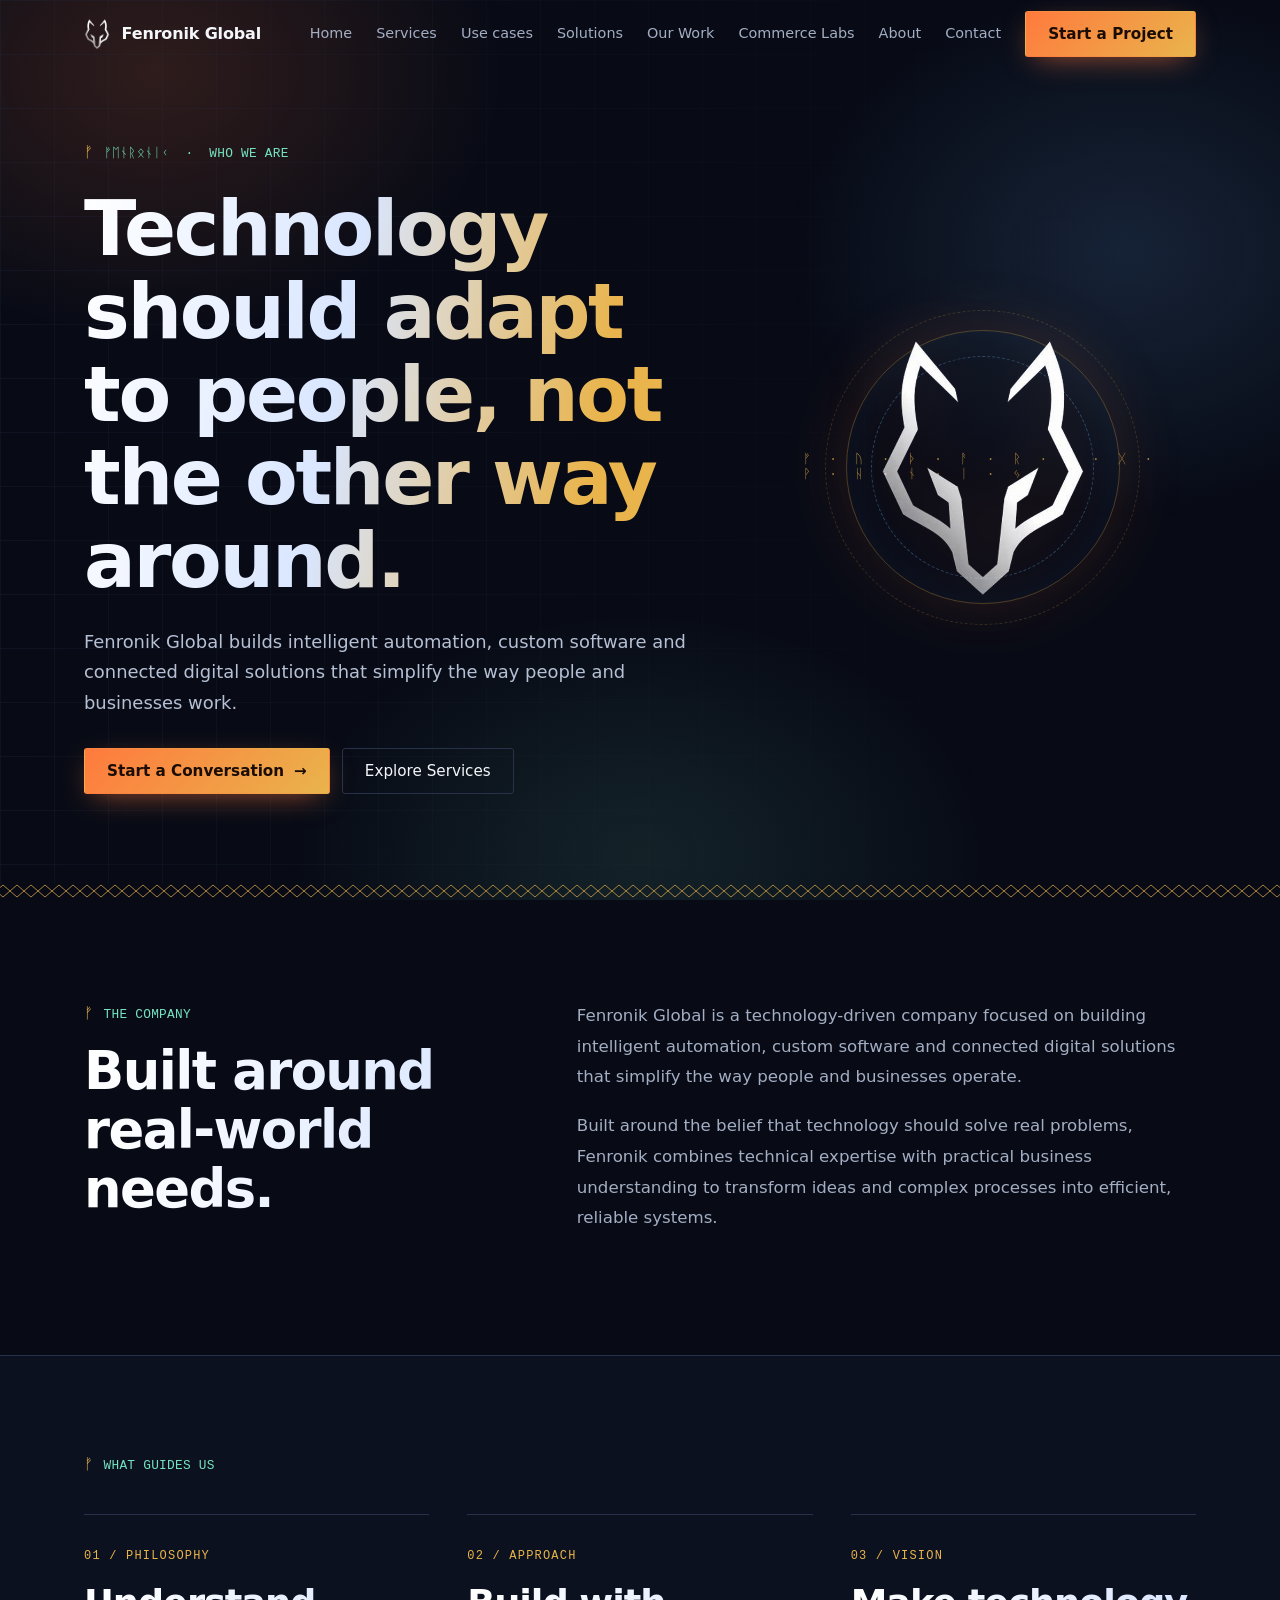
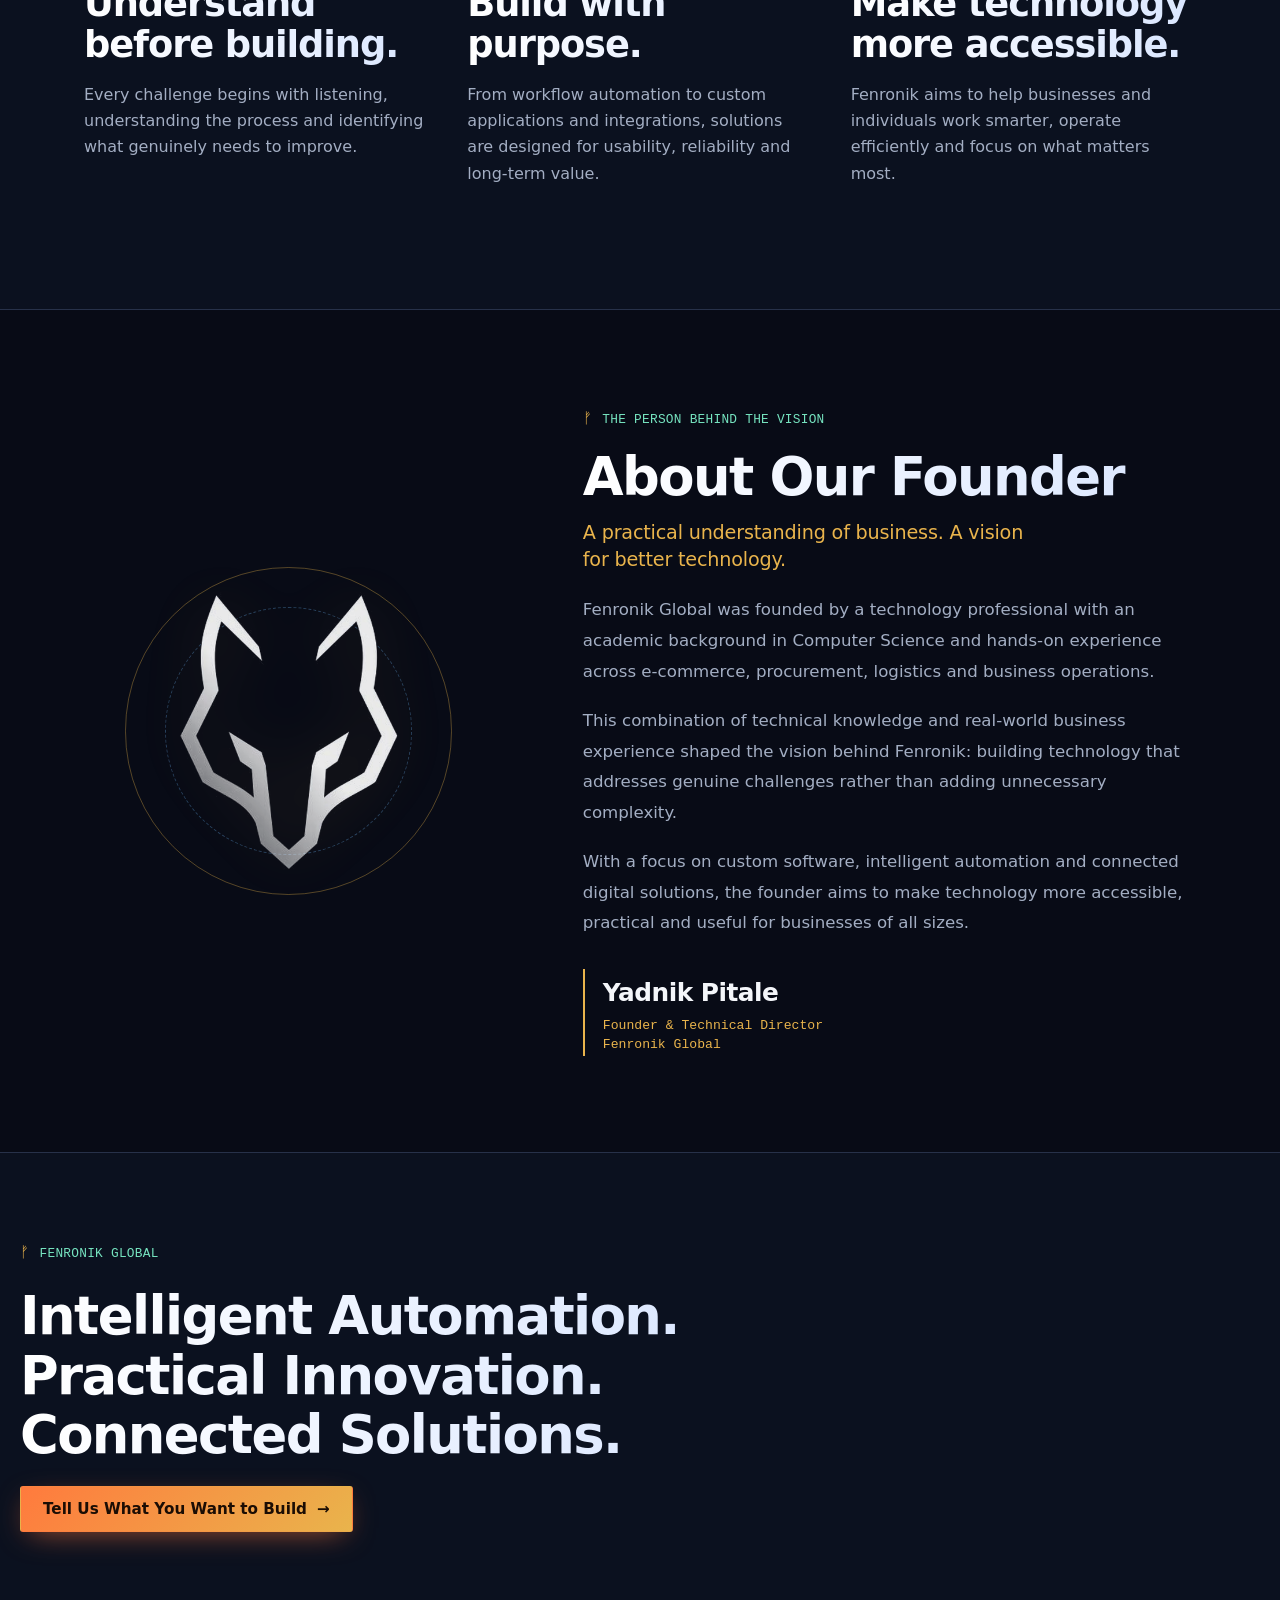
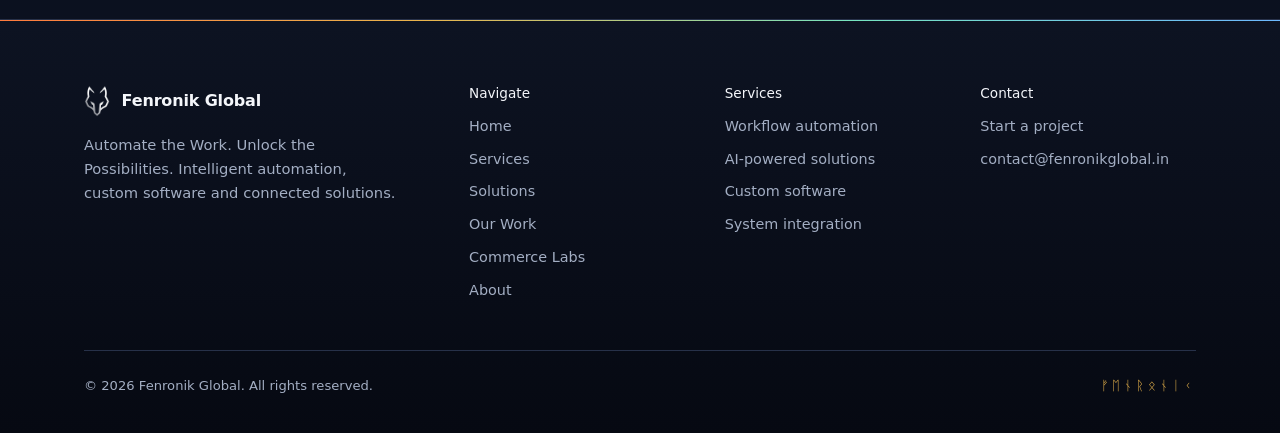
==== public/about/index.html @ e5256892 "Add files via upload" ====
<!DOCTYPE html>
<html lang="en">
<head>
<meta charset="utf-8"><meta name="viewport" content="width=device-width,initial-scale=1">
<title>About Fenronik Global | Our Story, Philosophy & Founder</title>
<meta name="description" content="Learn about Fenronik Global, its approach to intelligent automation and practical technology, and the experience behind its founding.">
<meta name="theme-color" content="#080B16"><link rel="canonical" href="https://fenronikglobal.in/about/">
<link rel="icon" type="image/png" sizes="32x32" href="../assets/favicon-32.png"><link rel="apple-touch-icon" href="../assets/apple-touch-icon.png">
<link rel="stylesheet" href="../css/base.css"><link rel="stylesheet" href="about.css">
</head><body>
<a class="skip" href="#main">Skip to content</a><div id="prog" aria-hidden="true"></div>
<header id="hd"><div class="wrap nav"><a class="brand" href="../" aria-label="Fenronik Global home"><img src="../assets/wolf-sm.png" width="26" height="32" alt="">Fenronik Global</a>
<nav class="links" aria-label="Primary"><a href="../">Home</a><a href="../#services">Services</a><a href="../#use-cases">Use cases</a><a href="../#solutions">Solutions</a><a href="../#work">Our Work</a><a href="../commerce/" data-commerce>Commerce Labs</a><a href="./" aria-current="page">About</a><a href="../#contact">Contact</a><a class="btn p" href="../#contact">Start a Project</a></nav>
<button class="burger" id="bg" aria-expanded="false" aria-controls="mn" aria-label="Open menu"><i></i><i></i></button></div></header>
<nav class="menu" id="mn" aria-label="Mobile"><a href="../">Home</a><a href="../#services">Services</a><a href="../#use-cases">Use cases</a><a href="../#solutions">Solutions</a><a href="../#work">Our Work</a><a href="../commerce/" data-commerce>Commerce Labs</a><a href="./" aria-current="page">About</a><a href="../#contact">Contact</a><a class="btn p" href="../#contact">Start a Project</a></nav>
<main id="main" class="about-page">
<section class="about-hero"><div class="wrap about-grid"><div class="about-copy"><div class="mono in">ᚠᛖᚾᚱᛟᚾᛁᚲ &nbsp;·&nbsp; WHO WE ARE</div><h1 class="in">Technology should adapt to people, not the other way around.</h1><p class="lead in">Fenronik Global builds intelligent automation, custom software and connected digital solutions that simplify the way people and businesses work.</p><div class="cta in"><a class="btn p" href="../#contact">Start a Conversation <span aria-hidden="true">→</span></a><a class="btn" href="../#services">Explore Services</a></div></div><div class="about-mark" aria-hidden="true"><div class="mark-halo"></div><div class="rune-orbit">ᚠ · ᚢ · ᚦ · ᚨ · ᚱ · ᚲ · ᚷ · ᚹ · ᚺ · ᚾ · ᛁ · ᛃ</div><img src="../assets/wolf.png" alt=""></div></div></section>
<div class="knot" aria-hidden="true"></div>
<section class="story-section"><div class="wrap"><div class="section-label rv"><div class="mono">THE COMPANY</div><h2>Built around real-world needs.</h2></div><div class="story-copy rv"><p>Fenronik Global is a technology-driven company focused on building intelligent automation, custom software and connected digital solutions that simplify the way people and businesses operate.</p><p>Built around the belief that technology should solve real problems, Fenronik combines technical expertise with practical business understanding to transform ideas and complex processes into efficient, reliable systems.</p></div></div></section>
<section class="philosophy alt"><div class="wrap"><div class="mono rv">WHAT GUIDES US</div><div class="principles"><article class="principle rv"><span>01 / PHILOSOPHY</span><h2>Understand before building.</h2><p>Every challenge begins with listening, understanding the process and identifying what genuinely needs to improve.</p></article><article class="principle rv"><span>02 / APPROACH</span><h2>Build with purpose.</h2><p>From workflow automation to custom applications and integrations, solutions are designed for usability, reliability and long-term value.</p></article><article class="principle rv"><span>03 / VISION</span><h2>Make technology more accessible.</h2><p>Fenronik aims to help businesses and individuals work smarter, operate efficiently and focus on what matters most.</p></article></div></div></section>
<section class="founder-section"><div class="wrap founder-grid"><div class="founder-visual rv"><div class="founder-ring"></div><img src="../assets/wolf.png" alt="Fenronik Global wolf emblem"></div><div class="founder-copy rv"><div class="mono">THE PERSON BEHIND THE VISION</div><h2>About Our Founder</h2><h3>A practical understanding of business. A vision for better technology.</h3><p>Fenronik Global was founded by a technology professional with an academic background in Computer Science and hands-on experience across e-commerce, procurement, logistics and business operations.</p><p>This combination of technical knowledge and real-world business experience shaped the vision behind Fenronik: building technology that addresses genuine challenges rather than adding unnecessary complexity.</p><p>With a focus on custom software, intelligent automation and connected digital solutions, the founder aims to make technology more accessible, practical and useful for businesses of all sizes.</p><div class="founder-signature"><strong>Yadnik Pitale</strong><span>Founder &amp; Technical Director</span><span>Fenronik Global</span></div></div></div></section>
<section class="closing alt"><div class="wrap closing-inner rv"><div class="mono">FENRONIK GLOBAL</div><h2>Intelligent Automation. Practical Innovation. Connected Solutions.</h2><a class="btn p" href="../#contact">Tell Us What You Want to Build <span aria-hidden="true">→</span></a></div></section>
</main>
<footer><div class="wrap"><div class="ft"><div><a class="brand" href="../"><img src="../assets/wolf-sm.png" width="26" height="32" alt="">Fenronik Global</a><p>Automate the Work. Unlock the Possibilities. Intelligent automation, custom software and connected solutions.</p></div><div><h4>Navigate</h4><ul><li><a href="../">Home</a></li><li><a href="../#services">Services</a></li><li><a href="../#solutions">Solutions</a></li><li><a href="../#work">Our Work</a></li><li><a href="../commerce/" data-commerce>Commerce Labs</a></li><li><a href="./">About</a></li></ul></div><div><h4>Services</h4><ul><li><a href="../#services">Workflow automation</a></li><li><a href="../#services">AI-powered solutions</a></li><li><a href="../#services">Custom software</a></li><li><a href="../#services">System integration</a></li></ul></div><div><h4>Contact</h4><ul><li><a href="../#contact">Start a project</a></li><li><a data-email href="mailto:contact@fenronikglobal.in">contact@fenronikglobal.in</a></li></ul></div></div><div class="bot"><span>© <span id="yr">2026</span> Fenronik Global. All rights reserved.</span><span class="rune">ᚠᛖᚾᚱᛟᚾᛁᚲ</span></div></div></footer>
<button class="top" id="top" type="button" aria-label="Back to top"><span aria-hidden="true">ᛏ</span></button>
<script src="../js/config.js"></script><script src="../js/common.js"></script>
</body></html>
---- public/css/base.css ----
/* BASE: shared by every page (tokens, nav, buttons, forms, FAQ, process, footer, modal) */

:root{--bg:#080B16;--bg2:#0D1322;--card:#141C2E;--tx:#F4F6FA;--tx2:#A3AEC3;--ac:#76E4C0;--bd:#273149;
--f:"Segoe UI",system-ui,-apple-system,"Helvetica Neue",Arial,sans-serif;--mono:ui-monospace,SFMono-Regular,Menlo,Consolas,monospace;
--pad:clamp(20px,5vw,64px);--sec:clamp(56px,7.5vw,104px)}
*{box-sizing:border-box;margin:0;padding:0}
html{scroll-behavior:smooth;scroll-padding-top:80px}
body{background:var(--bg);color:var(--tx);font:400 1rem/1.65 var(--f);-webkit-font-smoothing:antialiased;overflow-x:hidden}
img,svg{display:block;max-width:100%}
a{color:inherit;text-decoration:none}
:focus-visible{outline:2px solid var(--ac);outline-offset:3px;border-radius:2px}
html{overflow-x:clip}.skip{position:absolute;left:-999px;top:8px;background:var(--ac);color:#05110d;padding:8px 14px;z-index:99}.skip:focus{left:8px}
.wrap{max-width:1240px;margin:0 auto;padding:0 var(--pad)}
section{padding:var(--sec) 0;position:relative}
h1,h2,h3{font-weight:600;letter-spacing:-.03em;line-height:1.08}
h1{font-size:clamp(2.6rem,8.5vw,6.2rem);font-weight:700}
h2{font-size:clamp(1.9rem,4.6vw,3.3rem);max-width:18ch}
h3{font-size:1.15rem;letter-spacing:-.01em;line-height:1.3}
.lead{color:var(--tx2);font-size:clamp(1.05rem,1.4vw,1.25rem);max-width:56ch}
.mono{font-family:var(--mono);font-size:.8rem;color:var(--ac);letter-spacing:.02em}
.head{display:grid;gap:18px;margin-bottom:clamp(32px,4.5vw,56px)}
.btn{display:inline-flex;align-items:center;gap:10px;padding:13px 22px;border:1px solid var(--bd);font:500 .95rem var(--f);color:var(--tx);background:transparent;cursor:pointer;transition:transform .25s,background .25s,border-color .25s,color .25s;border-radius:3px}
.btn:hover{border-color:var(--tx2);transform:translateY(-2px)}
.btn.p{background:var(--ac);color:#04110C;border-color:var(--ac);font-weight:600}.btn.p:hover{background:#9af0d3;border-color:#9af0d3}
.btn svg{width:16px;height:16px;transition:transform .25s}.btn:hover svg{transform:translateX(4px)}
/* nav */
header{position:fixed;inset:0 0 auto;z-index:50;transition:background .3s,border-color .3s,backdrop-filter .3s;border-bottom:1px solid transparent}
header.s{background:rgba(8,11,22,.72);backdrop-filter:blur(14px) saturate(140%);-webkit-backdrop-filter:blur(14px) saturate(140%);border-color:var(--bd)}
.nav{display:flex;align-items:center;justify-content:space-between;height:68px}
.brand{display:flex;align-items:center;gap:12px;font-weight:600;letter-spacing:-.01em}
.brand img{height:32px;width:auto}
.links{display:none;gap:30px;align-items:center;font-size:.92rem;color:var(--tx2)}
.links a:hover{color:var(--tx)}
.burger{background:none;border:1px solid var(--bd);width:42px;height:42px;border-radius:3px;cursor:pointer;display:grid;place-content:center;gap:5px}
.burger i{display:block;width:18px;height:1.5px;background:var(--tx);transition:transform .3s,opacity .3s}
.burger[aria-expanded=true] i:first-child{transform:translateY(3.25px) rotate(45deg)}
.burger[aria-expanded=true] i:last-child{transform:translateY(-3.25px) rotate(-45deg)}
.menu{position:fixed;inset:68px 0 0;background:rgba(8,11,22,.97);padding:28px var(--pad);display:none;flex-direction:column;gap:4px;z-index:49}
.menu.o{display:flex}
.menu a{font-size:1.6rem;font-weight:600;letter-spacing:-.02em;padding:12px 0;border-bottom:1px solid var(--bd)}
.menu .btn{margin-top:24px;justify-content:center;font-size:1rem;border-bottom:1px solid var(--ac)}
@media(min-width:1100px){.links{display:flex}.burger,.menu{display:none!important}}

.cta{display:flex;flex-wrap:wrap;gap:12px}
.in{opacity:0;transform:translateY(18px);animation:up .9s cubic-bezier(.2,.7,.2,1) forwards}
.in:nth-child(2){animation-delay:.12s}.in:nth-child(3){animation-delay:.24s}.in:nth-child(4){animation-delay:.36s}
@keyframes up{to{opacity:1;transform:none}}
.alt{background:var(--bg2);border-block:1px solid var(--bd)}
.tabs{display:flex;flex-wrap:wrap;gap:8px;margin-bottom:24px}
.tab{background:none;border:1px solid var(--bd);color:var(--tx2);padding:9px 16px;border-radius:3px;font:500 .88rem var(--f);cursor:pointer;transition:.2s}
.tab:hover{color:var(--tx);border-color:var(--tx2)}
.tab[aria-selected=true]{background:var(--card);color:var(--ac);border-color:var(--ac)}
.win{background:var(--card);border:1px solid var(--bd);border-radius:6px;overflow:hidden;box-shadow:0 30px 80px -30px #000}
.bar{display:flex;gap:6px;padding:11px 14px;border-bottom:1px solid var(--bd);align-items:center}
.bar i{width:9px;height:9px;border-radius:50%;background:var(--bd)}
.bar span{margin-left:12px;font:.72rem var(--mono);color:var(--tx2)}
.tag{color:var(--ac)}.low{color:#f0b46a}
.note{font-size:.8rem;color:var(--tx2);margin-top:14px}
.calc{display:grid;gap:12px;padding:24px}
.calc label{display:flex;justify-content:space-between;font:.78rem var(--mono);color:var(--tx2);border-bottom:1px solid var(--bd);padding-bottom:9px}.calc label b{color:var(--tx);font-weight:500}
.res{display:flex;justify-content:space-between;align-items:baseline;padding-top:8px}.res strong{font:600 2rem var(--mono);color:var(--ac)}
.steps{display:grid;gap:0;counter-reset:s;position:relative}
.step{padding:0 0 38px 54px;position:relative;border-left:1px solid var(--bd);margin-left:14px}
.step:last-child{border-color:transparent}
.step::before{content:attr(data-n);position:absolute;left:-15px;top:0;width:29px;height:29px;background:var(--bg);border:1px solid var(--ac);color:var(--ac);font:.72rem/27px var(--mono);text-align:center}
.step h3{margin-bottom:8px}
@media(min-width:900px){.steps{grid-template-columns:repeat(4,1fr);gap:28px}.step{border-left:0;margin:0;padding:54px 0 0;border-top:1px solid var(--bd)}.step:last-child{border-color:var(--bd)}.step::before{left:0;top:-15px}}
.whyg{display:grid;gap:0;border-top:1px solid var(--bd)}
.why{display:grid;gap:8px;padding:26px 0;border-bottom:1px solid var(--bd)}
@media(min-width:800px){.whyg{grid-template-columns:1fr 1fr;column-gap:64px}}
details{border-bottom:1px solid var(--bd)}details:first-of-type{border-top:1px solid var(--bd)}
summary{list-style:none;cursor:pointer;padding:22px 0;font-weight:500;font-size:1.08rem;display:flex;justify-content:space-between;gap:20px}
summary::-webkit-details-marker{display:none}
summary::after{content:"+";color:var(--ac);font:300 1.5rem/1 var(--mono);transition:transform .3s}
details[open] summary::after{transform:rotate(45deg)}
details p{color:var(--tx2);padding:0 0 24px;max-width:70ch}
.ct{display:grid;gap:44px}
form{display:grid;gap:18px}
.two{display:grid;gap:18px}
label.f{display:grid;gap:7px;font-size:.85rem;color:var(--tx2)}
input,select,textarea{width:100%;background:var(--bg);border:1px solid var(--bd);color:var(--tx);padding:13px 14px;font:inherit;border-radius:3px;transition:border-color .2s}
textarea{min-height:130px;resize:vertical}
input:focus,select:focus,textarea:focus{outline:none;border-color:var(--ac)}
.hp{position:absolute;left:-9999px}
#st{font-size:.9rem;min-height:1.4em;color:var(--ac)}
@media(min-width:700px){.two{grid-template-columns:1fr 1fr}}@media(min-width:960px){.ct{grid-template-columns:.9fr 1.1fr}}
.cd{display:grid;gap:10px;margin-top:30px;color:var(--tx2);font-size:.95rem}.cd a{color:var(--tx);border-bottom:1px solid var(--bd)}.cd a:hover{border-color:var(--ac)}
footer{border-top:1px solid var(--bd);padding:64px 0 36px;background:var(--bg2)}
.ft{display:grid;gap:40px}
.ft h4{font:500 .85rem var(--f);color:var(--tx);margin-bottom:14px}.ft ul{list-style:none;display:grid;gap:9px;color:var(--tx2);font-size:.9rem}.ft a:hover{color:var(--ac)}
.ft p{color:var(--tx2);font-size:.92rem;max-width:34ch;margin-top:16px}
.bot{margin-top:48px;padding-top:24px;border-top:1px solid var(--bd);display:flex;flex-wrap:wrap;justify-content:space-between;gap:10px;color:var(--tx2);font-size:.82rem}
@media(min-width:800px){.ft{grid-template-columns:1.6fr 1fr 1fr 1fr}}
.rv{opacity:0;transform:translateY(22px);transition:opacity .8s,transform .8s cubic-bezier(.2,.7,.2,1)}.rv.v{opacity:1;transform:none}
@media(prefers-reduced-motion:reduce){html{scroll-behavior:auto}.ring,.ring2,.track,body::before,.flow,.btn.p::after,.cell{animation:none!important}.rv,.in{transform:none!important}}
:root{--em:#FF7A3D;--gold:#E9B44C;--ice:#6CB8FF}
.rune,.mono::before,.band{font-family:"Segoe UI Historic","Noto Sans Runic","Apple Symbols","Segoe UI Symbol",var(--f)}
body::before{content:"";position:fixed;inset:0;overflow:hidden;z-index:-1;pointer-events:none;background:radial-gradient(40vmax 30vmax at 12% 8%,rgba(255,122,61,.16),transparent 70%),radial-gradient(38vmax 30vmax at 88% 28%,rgba(108,184,255,.14),transparent 70%),radial-gradient(40vmax 28vmax at 50% 95%,rgba(118,228,192,.11),transparent 70%);animation:drift 28s ease-in-out infinite alternate}
@keyframes drift{to{transform:translate(-4%,5%) scale(1.12)}}
#prog{position:fixed;top:0;left:0;height:3px;width:100%;transform-origin:0 50%;transform:scaleX(0);background:linear-gradient(90deg,var(--em),var(--gold),var(--ac),var(--ice));z-index:60}
.alt{background:rgba(13,19,34,.82)}
.btn.p{background:linear-gradient(135deg,var(--em),var(--gold));border-color:transparent;color:#1b0d04;box-shadow:0 8px 30px -10px rgba(255,122,61,.7);position:relative;overflow:hidden}
.btn.p:hover{background:linear-gradient(135deg,#ff925e,#f3c866);border-color:transparent;box-shadow:0 12px 36px -8px rgba(255,122,61,.85)}
.btn.p::after{content:"";position:absolute;top:0;bottom:0;width:40%;left:-60%;background:linear-gradient(100deg,transparent,rgba(255,255,255,.55),transparent);transform:skewX(-20deg);animation:sweep 4.5s ease-in-out infinite}
@keyframes sweep{60%,100%{left:130%}}
.brand img{transition:filter .3s}.brand:hover img{filter:drop-shadow(0 0 10px rgba(255,122,61,.8))}
.band{overflow:hidden;border-block:1px solid var(--bd);background:linear-gradient(90deg,rgba(255,122,61,.1),rgba(233,180,76,.07),rgba(108,184,255,.1));padding:16px 0;white-space:nowrap;color:var(--gold);letter-spacing:.2em;font-size:.95rem}
.track{display:inline-flex;animation:mq 38s linear infinite}.track span{padding-right:2.4em}
@keyframes mq{to{transform:translateX(-50%)}}
.knot{height:14px;opacity:.7;background:url("data:image/svg+xml,%3Csvg xmlns='http://www.w3.org/2000/svg' width='28' height='14' viewBox='0 0 28 14'%3E%3Cpath d='M0 7l7-6 7 6-7 6zM14 7l7-6 7 6-7 6z' fill='none' stroke='%23E9B44C'/%3E%3C/svg%3E") repeat-x center}
.mono::before{content:"ᚠ";margin-right:.7em;color:var(--gold);font-size:1.15em}
h2{background:linear-gradient(90deg,#fff,#d9e6ff);-webkit-background-clip:text;background-clip:text;color:transparent}
.tab[aria-selected=true]{color:var(--gold);border-color:var(--gold);box-shadow:0 0 24px -8px var(--gold)}
.win{box-shadow:0 30px 80px -30px #000,0 0 60px -30px var(--em)}
.res strong,.kpi b{background:linear-gradient(90deg,var(--gold),var(--em));-webkit-background-clip:text;background-clip:text;color:transparent}
.step:nth-child(1)::before{border-color:var(--ac);color:var(--ac)}.step:nth-child(2)::before{border-color:var(--ice);color:var(--ice)}.step:nth-child(3)::before{border-color:var(--gold);color:var(--gold)}.step:nth-child(4)::before{border-color:var(--em);color:var(--em)}
.why{transition:padding .3s,border-color .3s}.why:hover{padding-left:14px;border-bottom-color:var(--em)}.why:hover h3{color:var(--gold)}
summary:hover{color:var(--gold)}summary::after{color:var(--em)}
input:focus,select:focus,textarea:focus{border-color:var(--gold);box-shadow:0 0 0 3px rgba(233,180,76,.15)}
footer{background:linear-gradient(var(--bg2),#060912);border-image:linear-gradient(90deg,var(--em),var(--gold),var(--ac),var(--ice)) 1}
.bot .rune{color:var(--gold);letter-spacing:.3em}
.links{gap:24px;font-size:.9rem}
.lead{line-height:1.7;color:#b6c0d4}.svc p,.why p,.step p{font-size:1rem;line-height:1.7}h2{max-width:20ch;line-height:1.12}.head{gap:20px}
.chips{display:flex;flex-wrap:wrap;gap:8px}.chips span{border:1px solid var(--ice);color:var(--ice);padding:6px 14px;font-size:.85rem;border-radius:99px;transition:.25s}.chips span:hover{background:var(--ice);color:#04101f}
.cg{display:grid;gap:14px}@media(min-width:640px){.cg{grid-template-columns:1fr 1fr}}
.cg article{border:1px solid var(--bd);border-top:2px solid var(--ice);padding:24px;background:var(--card);display:grid;gap:10px;transition:transform .3s,border-color .3s,box-shadow .3s}
.cg article:hover{transform:translateY(-5px);border-color:var(--ice);box-shadow:0 18px 40px -20px var(--ice)}
.cg article b{font:500 .8rem var(--mono);color:var(--ice)}.cg p{color:var(--tx2);font-size:.98rem}
.rg{display:flex;justify-content:space-between;font:.78rem var(--mono);color:var(--tx2)}.rg b{color:var(--tx);font-weight:500}
input[type=range]{padding:0;border:0;background:none;accent-color:var(--ice);height:22px;margin-bottom:6px;cursor:pointer}
.fab,.top{position:fixed;z-index:45;bottom:max(16px,env(safe-area-inset-bottom));transition:transform .4s cubic-bezier(.2,.7,.2,1),opacity .3s}
.fab{left:16px;right:80px;display:flex;justify-content:center;align-items:center;height:48px;border-radius:3px;font-weight:600;color:#1b0d04;background:linear-gradient(135deg,var(--em),var(--gold));box-shadow:0 10px 30px -8px rgba(255,122,61,.8);transform:translateY(160%)}
.fab.s{transform:none}
.top{right:16px;width:48px;height:48px;border:1px solid var(--gold);background:rgba(8,11,22,.85);color:var(--gold);font:1.3rem "Segoe UI Historic","Noto Sans Runic","Apple Symbols","Segoe UI Symbol",sans-serif;cursor:pointer;border-radius:3px;opacity:0;pointer-events:none;backdrop-filter:blur(8px)}
.top.s{opacity:1;pointer-events:auto}.top:hover{background:var(--gold);color:#1b0d04}
@media(min-width:1100px){.fab{display:none}.top{right:24px;bottom:24px}}
@media(max-width:1099px){footer{padding-bottom:96px}}
.st{font-size:.9rem;min-height:1.4em;color:var(--ac)}
.modal{position:fixed;inset:0;z-index:100;display:grid;place-items:center;background:rgba(4,6,12,.8);backdrop-filter:blur(6px);-webkit-backdrop-filter:blur(6px);padding:20px;opacity:0;pointer-events:none;transition:opacity .25s}
.modal.o{opacity:1;pointer-events:auto}
.mbox{max-width:440px;width:100%;background:var(--card);border:1px solid var(--bd);border-top:3px solid var(--ac);padding:34px 28px;text-align:center;transform:translateY(14px) scale(.97);transition:transform .35s cubic-bezier(.2,.7,.2,1);box-shadow:0 40px 90px -30px #000}
.modal.o .mbox{transform:none}.mbox.err{border-top-color:var(--em)}.mbox.info{border-top-color:var(--gold)}
.mic{width:68px;height:68px;border-radius:50%;margin:0 auto 18px;display:grid;place-items:center;border:1px solid currentColor;color:var(--ac)}
.mbox.err .mic{color:var(--em)}.mbox.info .mic{color:var(--gold)}
.mic svg{width:32px;height:32px;fill:none;stroke:currentColor;stroke-width:2.4;stroke-linecap:round;stroke-linejoin:round;stroke-dasharray:40;stroke-dashoffset:40}
.modal.o .mic svg{animation:tick .6s .2s ease forwards}@keyframes tick{to{stroke-dashoffset:0}}
.mbox h3{font-size:1.4rem;margin-bottom:10px}.mbox p{color:var(--tx2);margin-bottom:22px;font-size:.98rem}.mbox a{color:var(--gold);border-bottom:1px solid var(--bd)}
---- public/about/about.css ----
.about-page{position:relative;overflow:hidden}.about-hero{min-height:78svh;display:flex;align-items:center;padding:140px 0 90px;position:relative}.about-hero:before{content:"";position:absolute;inset:0;background-image:linear-gradient(rgba(39,49,73,.22) 1px,transparent 1px),linear-gradient(90deg,rgba(39,49,73,.22) 1px,transparent 1px);background-size:54px 54px;mask-image:linear-gradient(90deg,#000,transparent 85%);pointer-events:none}.about-grid{display:grid;gap:46px;align-items:center;position:relative}.about-copy{max-width:760px}.about-copy h1{font-size:clamp(2.65rem,6vw,5.3rem);margin:24px 0;max-width:13ch;background:linear-gradient(100deg,#fff 0%,#d9e6ff 40%,var(--gold) 78%);-webkit-background-clip:text;background-clip:text;color:transparent}.about-copy .lead{max-width:54ch;margin-bottom:30px}.about-mark{position:relative;width:min(70vw,360px);aspect-ratio:1;justify-self:center;display:grid;place-items:center}.about-mark img{width:62%;height:76%;object-fit:contain;z-index:1;filter:drop-shadow(0 0 36px rgba(255,122,61,.2));animation:wolfFloat 7s ease-in-out infinite}.mark-halo{position:absolute;inset:12%;border:1px solid rgba(233,180,76,.3);border-radius:50%;box-shadow:0 0 70px rgba(255,122,61,.13),inset 0 0 50px rgba(108,184,255,.07);animation:halo 6s ease-in-out infinite}.mark-halo:before,.mark-halo:after{content:"";position:absolute;inset:9%;border:1px dashed rgba(108,184,255,.32);border-radius:50%;animation:spin 65s linear infinite}.mark-halo:after{inset:-8%;border-color:rgba(233,180,76,.2);animation-direction:reverse;animation-duration:90s}.rune-orbit{position:absolute;inset:0;display:grid;place-items:center;color:var(--gold);font: .8rem var(--mono);letter-spacing:.42em;opacity:.7;animation:spin 75s linear infinite}.story-section{padding:clamp(64px,8vw,110px) 0}.story-section .wrap{display:grid;gap:28px;align-items:start}.section-label h2{margin-top:16px}.story-copy{max-width:70ch}.story-copy p,.founder-copy p{color:var(--tx2);font-size:1.04rem;line-height:1.85;margin:0 0 18px}.principles{display:grid;gap:34px;margin-top:38px}.principle{padding:26px 0;border-top:1px solid var(--bd)}.principle span{font: .75rem var(--mono);color:var(--gold);letter-spacing:.1em}.principle h2{font-size:clamp(1.5rem,3vw,2.3rem);margin:16px 0;background:linear-gradient(90deg,#fff,#d9e6ff);-webkit-background-clip:text;background-clip:text;color:transparent}.principle p{color:var(--tx2);max-width:48ch}.founder-grid{display:grid;gap:42px;align-items:center}.founder-visual{position:relative;max-width:390px;width:100%;aspect-ratio:1;justify-self:center;display:grid;place-items:center}.founder-visual img{width:66%;height:76%;object-fit:contain;opacity:.92;filter:drop-shadow(0 0 34px rgba(233,180,76,.16));animation:wolfFloat 7s ease-in-out infinite}.founder-ring{position:absolute;inset:8%;border:1px solid rgba(233,180,76,.35);border-radius:50%;animation:spin 80s linear infinite}.founder-ring:after{content:"";position:absolute;inset:12%;border:1px dashed rgba(108,184,255,.3);border-radius:50%}.founder-copy h2{margin:16px 0 14px}.founder-copy h3{font-size:1.2rem;color:var(--gold);font-weight:500;line-height:1.4;margin-bottom:22px;max-width:38ch}.founder-signature{display:grid;gap:4px;margin-top:30px;padding:4px 0 4px 18px;border-left:2px solid var(--gold)}.founder-signature strong{font-size:1.55rem;letter-spacing:-.02em}.founder-signature span{font:.82rem var(--mono);color:var(--gold)}.closing-inner{display:grid;justify-items:start;gap:22px;padding:22px 0}.closing-inner h2{max-width:20ch}.closing{padding:65px 0}@keyframes wolfFloat{50%{transform:translateY(-10px)}}@keyframes halo{50%{transform:scale(1.045);opacity:.7}}@media(min-width:900px){.about-grid{grid-template-columns:1.2fr .8fr}.story-section .wrap{grid-template-columns:.8fr 1.2fr;gap:80px}.principles{grid-template-columns:repeat(3,1fr);gap:38px}.founder-grid{grid-template-columns:.8fr 1.2fr;gap:90px}}@media(prefers-reduced-motion:reduce){.about-mark img,.mark-halo,.mark-halo:before,.mark-halo:after,.rune-orbit,.founder-visual img,.founder-ring{animation:none!important}}
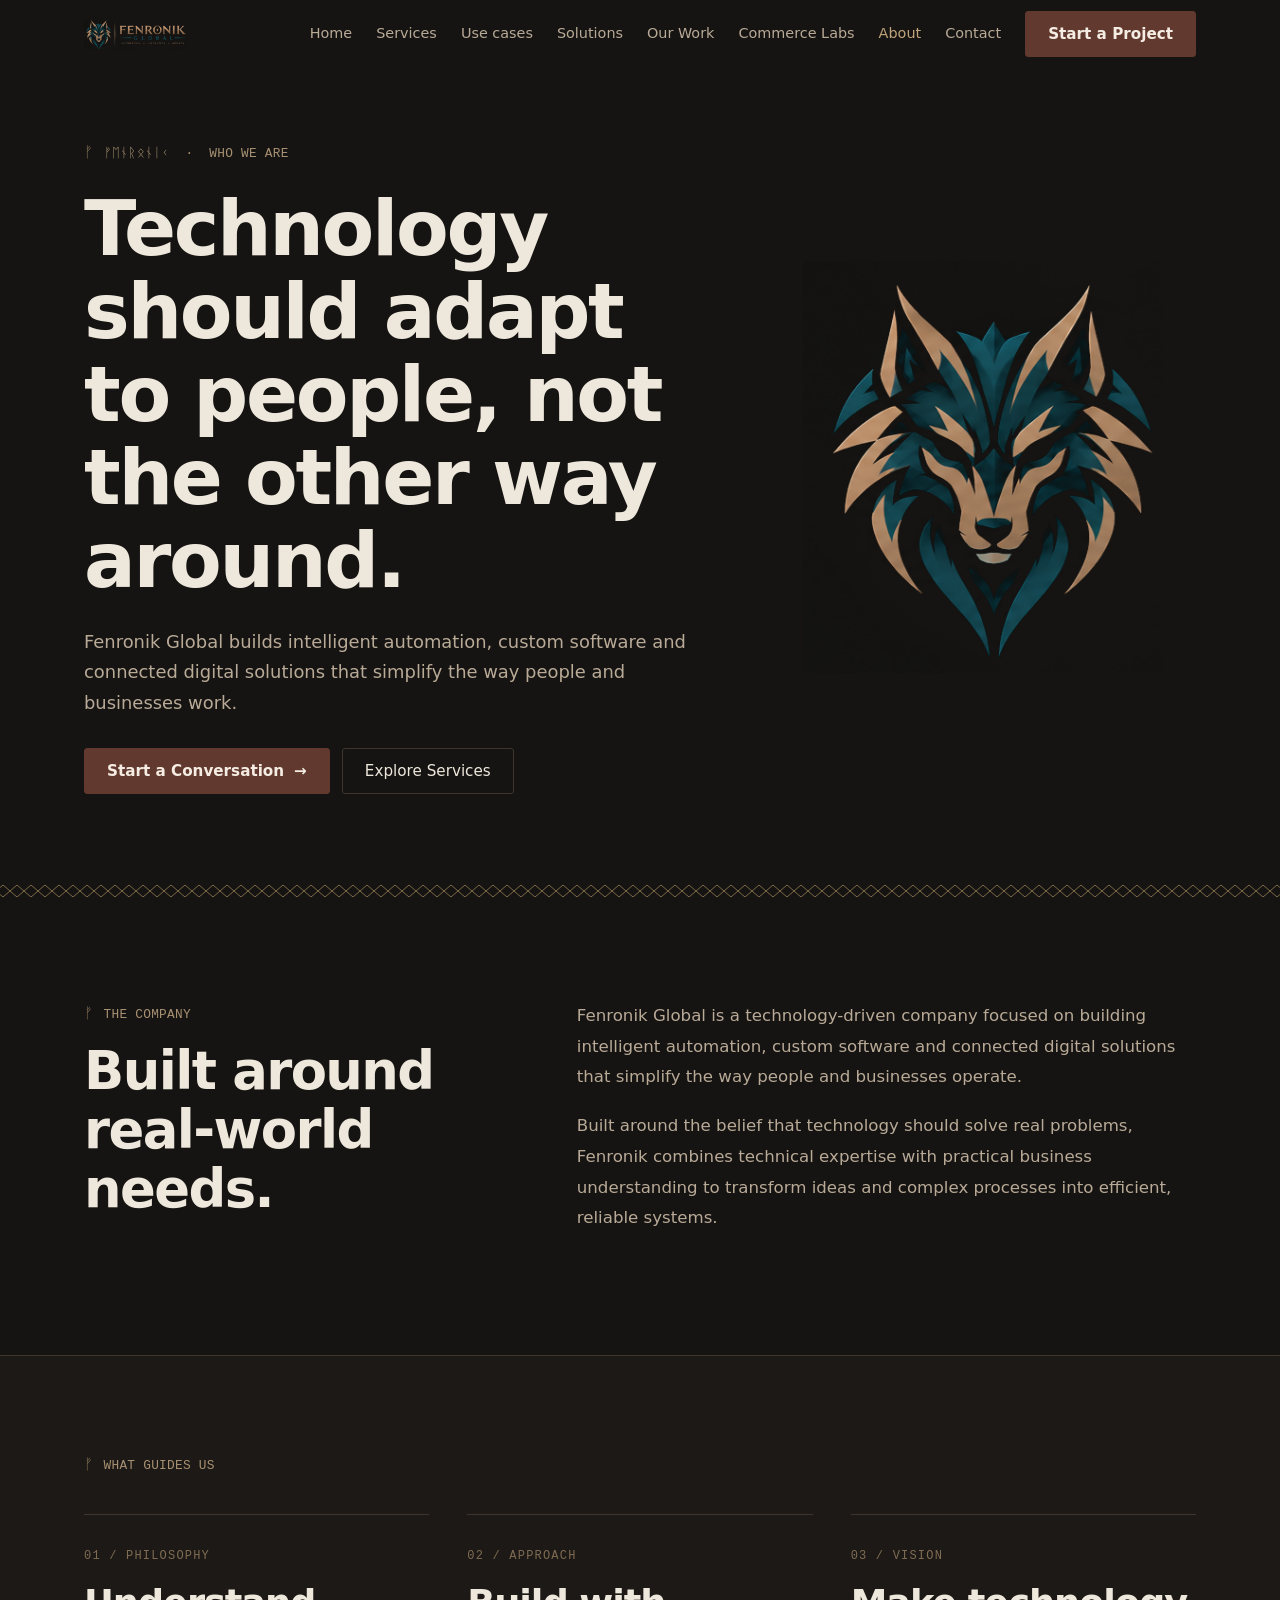
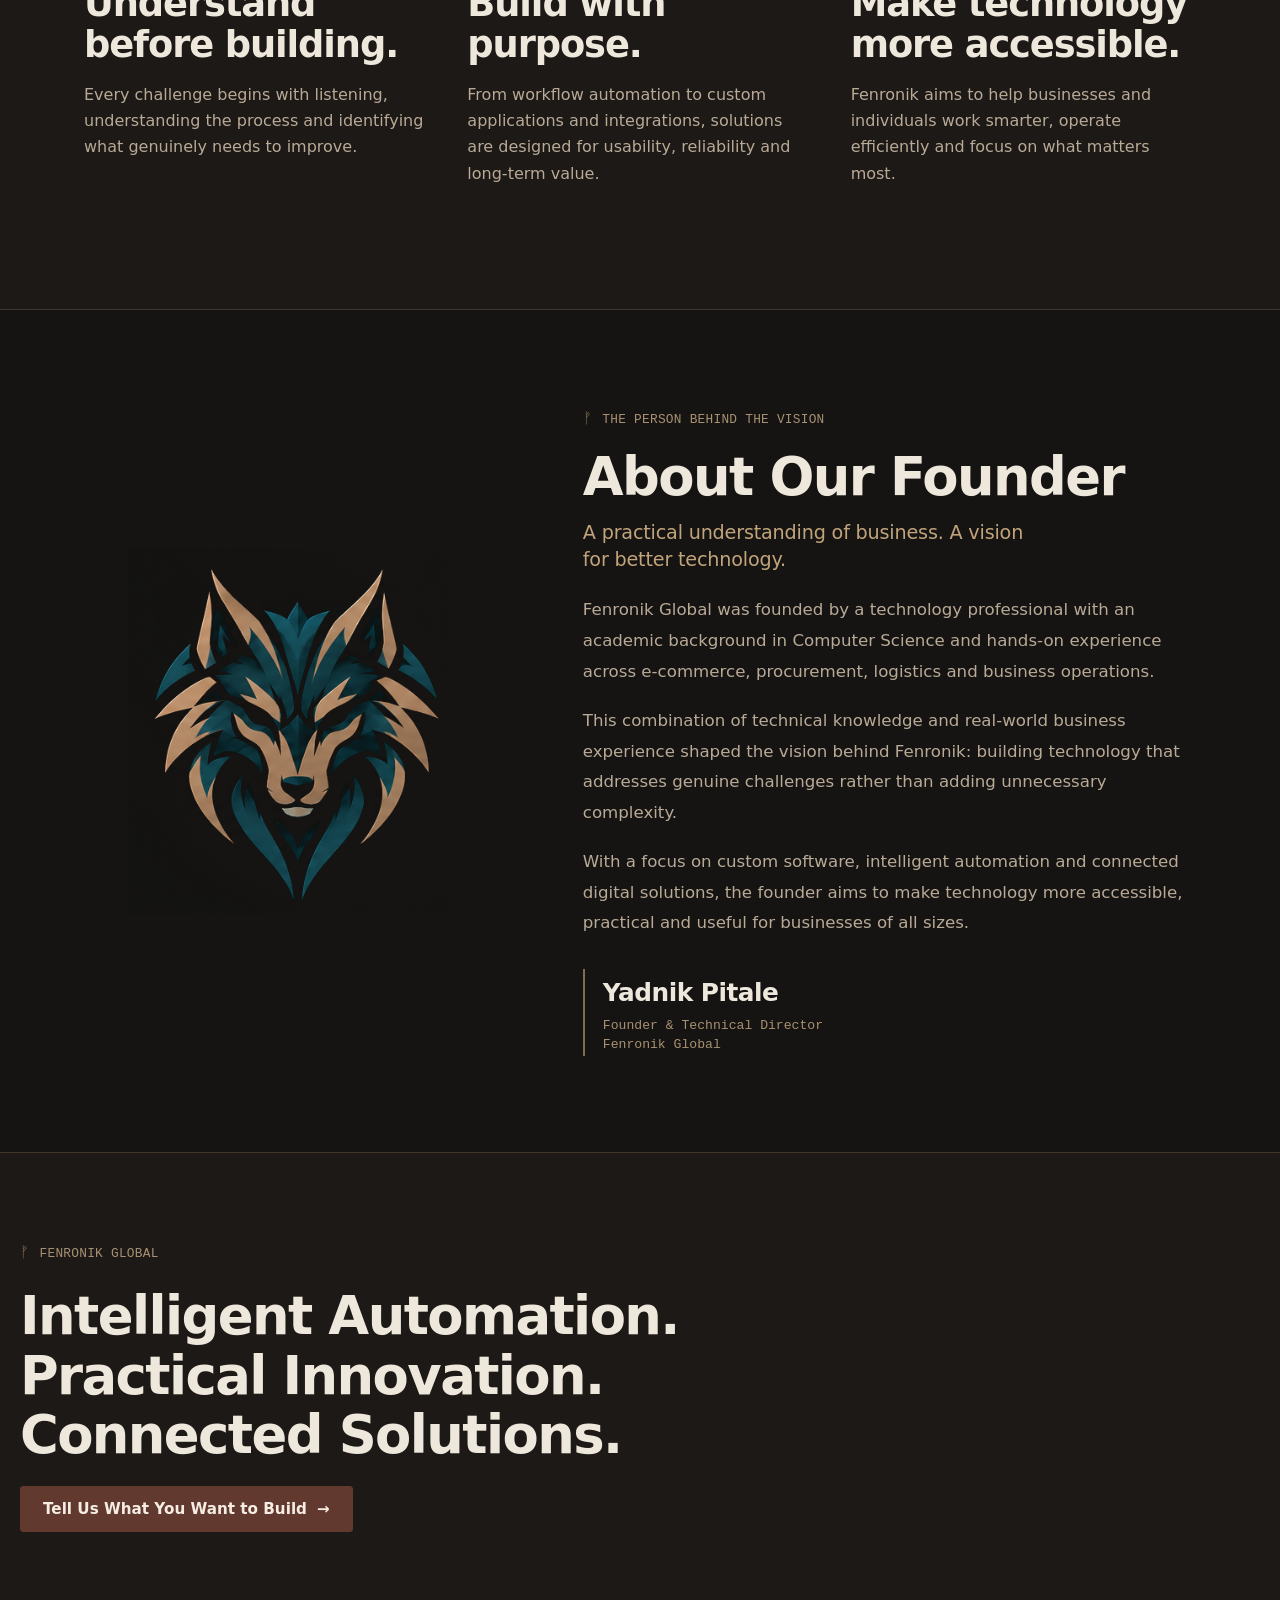
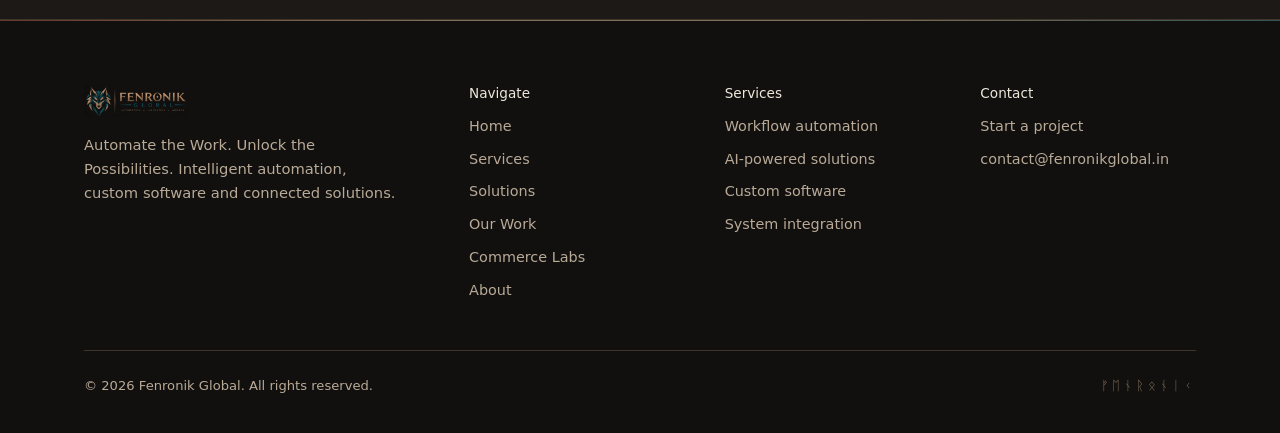
==== commit c0f52af8: "Add files via upload" ====
--- a/public/about/index.html
+++ b/public/about/index.html
@@ -4,24 +4,25 @@
 <meta charset="utf-8"><meta name="viewport" content="width=device-width,initial-scale=1">
 <title>About Fenronik Global | Our Story, Philosophy & Founder</title>
 <meta name="description" content="Learn about Fenronik Global, its approach to intelligent automation and practical technology, and the experience behind its founding.">
-<meta name="theme-color" content="#080B16"><link rel="canonical" href="https://fenronikglobal.in/about/">
+<meta name="theme-color" content="#151412"><link rel="canonical" href="https://fenronikglobal.in/about/">
 <link rel="icon" type="image/png" sizes="32x32" href="../assets/favicon-32.png"><link rel="apple-touch-icon" href="../assets/apple-touch-icon.png">
 <link rel="stylesheet" href="../css/base.css"><link rel="stylesheet" href="about.css">
+<link rel="stylesheet" href="../css/corporate.css">
 </head><body>
 <a class="skip" href="#main">Skip to content</a><div id="prog" aria-hidden="true"></div>
-<header id="hd"><div class="wrap nav"><a class="brand" href="../" aria-label="Fenronik Global home"><img src="../assets/wolf-sm.png" width="26" height="32" alt="">Fenronik Global</a>
+<header id="hd"><div class="wrap nav"><a class="brand brand-main" href="../" aria-label="Fenronik Global home"><img class="brand-lockup" src="../assets/fenronik-lockup.png" alt="Fenronik Global"></a>
 <nav class="links" aria-label="Primary"><a href="../">Home</a><a href="../#services">Services</a><a href="../#use-cases">Use cases</a><a href="../#solutions">Solutions</a><a href="../#work">Our Work</a><a href="../commerce/" data-commerce>Commerce Labs</a><a href="./" aria-current="page">About</a><a href="../#contact">Contact</a><a class="btn p" href="../#contact">Start a Project</a></nav>
 <button class="burger" id="bg" aria-expanded="false" aria-controls="mn" aria-label="Open menu"><i></i><i></i></button></div></header>
 <nav class="menu" id="mn" aria-label="Mobile"><a href="../">Home</a><a href="../#services">Services</a><a href="../#use-cases">Use cases</a><a href="../#solutions">Solutions</a><a href="../#work">Our Work</a><a href="../commerce/" data-commerce>Commerce Labs</a><a href="./" aria-current="page">About</a><a href="../#contact">Contact</a><a class="btn p" href="../#contact">Start a Project</a></nav>
 <main id="main" class="about-page">
-<section class="about-hero"><div class="wrap about-grid"><div class="about-copy"><div class="mono in">ᚠᛖᚾᚱᛟᚾᛁᚲ &nbsp;·&nbsp; WHO WE ARE</div><h1 class="in">Technology should adapt to people, not the other way around.</h1><p class="lead in">Fenronik Global builds intelligent automation, custom software and connected digital solutions that simplify the way people and businesses work.</p><div class="cta in"><a class="btn p" href="../#contact">Start a Conversation <span aria-hidden="true">→</span></a><a class="btn" href="../#services">Explore Services</a></div></div><div class="about-mark" aria-hidden="true"><div class="mark-halo"></div><div class="rune-orbit">ᚠ · ᚢ · ᚦ · ᚨ · ᚱ · ᚲ · ᚷ · ᚹ · ᚺ · ᚾ · ᛁ · ᛃ</div><img src="../assets/wolf.png" alt=""></div></div></section>
+<section class="about-hero"><div class="wrap about-grid"><div class="about-copy"><div class="mono in">ᚠᛖᚾᚱᛟᚾᛁᚲ &nbsp;·&nbsp; WHO WE ARE</div><h1 class="in">Technology should adapt to people, not the other way around.</h1><p class="lead in">Fenronik Global builds intelligent automation, custom software and connected digital solutions that simplify the way people and businesses work.</p><div class="cta in"><a class="btn p" href="../#contact">Start a Conversation <span aria-hidden="true">→</span></a><a class="btn" href="../#services">Explore Services</a></div></div><div class="about-mark" aria-hidden="true"><img src="../assets/fenronik-wolf.png" alt=""></div></div></section>
 <div class="knot" aria-hidden="true"></div>
 <section class="story-section"><div class="wrap"><div class="section-label rv"><div class="mono">THE COMPANY</div><h2>Built around real-world needs.</h2></div><div class="story-copy rv"><p>Fenronik Global is a technology-driven company focused on building intelligent automation, custom software and connected digital solutions that simplify the way people and businesses operate.</p><p>Built around the belief that technology should solve real problems, Fenronik combines technical expertise with practical business understanding to transform ideas and complex processes into efficient, reliable systems.</p></div></div></section>
 <section class="philosophy alt"><div class="wrap"><div class="mono rv">WHAT GUIDES US</div><div class="principles"><article class="principle rv"><span>01 / PHILOSOPHY</span><h2>Understand before building.</h2><p>Every challenge begins with listening, understanding the process and identifying what genuinely needs to improve.</p></article><article class="principle rv"><span>02 / APPROACH</span><h2>Build with purpose.</h2><p>From workflow automation to custom applications and integrations, solutions are designed for usability, reliability and long-term value.</p></article><article class="principle rv"><span>03 / VISION</span><h2>Make technology more accessible.</h2><p>Fenronik aims to help businesses and individuals work smarter, operate efficiently and focus on what matters most.</p></article></div></div></section>
-<section class="founder-section"><div class="wrap founder-grid"><div class="founder-visual rv"><div class="founder-ring"></div><img src="../assets/wolf.png" alt="Fenronik Global wolf emblem"></div><div class="founder-copy rv"><div class="mono">THE PERSON BEHIND THE VISION</div><h2>About Our Founder</h2><h3>A practical understanding of business. A vision for better technology.</h3><p>Fenronik Global was founded by a technology professional with an academic background in Computer Science and hands-on experience across e-commerce, procurement, logistics and business operations.</p><p>This combination of technical knowledge and real-world business experience shaped the vision behind Fenronik: building technology that addresses genuine challenges rather than adding unnecessary complexity.</p><p>With a focus on custom software, intelligent automation and connected digital solutions, the founder aims to make technology more accessible, practical and useful for businesses of all sizes.</p><div class="founder-signature"><strong>Yadnik Pitale</strong><span>Founder &amp; Technical Director</span><span>Fenronik Global</span></div></div></div></section>
+<section class="founder-section"><div class="wrap founder-grid"><div class="founder-visual rv"><img src="../assets/fenronik-wolf.png" alt="Fenronik Global wolf emblem"></div><div class="founder-copy rv"><div class="mono">THE PERSON BEHIND THE VISION</div><h2>About Our Founder</h2><h3>A practical understanding of business. A vision for better technology.</h3><p>Fenronik Global was founded by a technology professional with an academic background in Computer Science and hands-on experience across e-commerce, procurement, logistics and business operations.</p><p>This combination of technical knowledge and real-world business experience shaped the vision behind Fenronik: building technology that addresses genuine challenges rather than adding unnecessary complexity.</p><p>With a focus on custom software, intelligent automation and connected digital solutions, the founder aims to make technology more accessible, practical and useful for businesses of all sizes.</p><div class="founder-signature"><strong>Yadnik Pitale</strong><span>Founder &amp; Technical Director</span><span>Fenronik Global</span></div></div></div></section>
 <section class="closing alt"><div class="wrap closing-inner rv"><div class="mono">FENRONIK GLOBAL</div><h2>Intelligent Automation. Practical Innovation. Connected Solutions.</h2><a class="btn p" href="../#contact">Tell Us What You Want to Build <span aria-hidden="true">→</span></a></div></section>
 </main>
-<footer><div class="wrap"><div class="ft"><div><a class="brand" href="../"><img src="../assets/wolf-sm.png" width="26" height="32" alt="">Fenronik Global</a><p>Automate the Work. Unlock the Possibilities. Intelligent automation, custom software and connected solutions.</p></div><div><h4>Navigate</h4><ul><li><a href="../">Home</a></li><li><a href="../#services">Services</a></li><li><a href="../#solutions">Solutions</a></li><li><a href="../#work">Our Work</a></li><li><a href="../commerce/" data-commerce>Commerce Labs</a></li><li><a href="./">About</a></li></ul></div><div><h4>Services</h4><ul><li><a href="../#services">Workflow automation</a></li><li><a href="../#services">AI-powered solutions</a></li><li><a href="../#services">Custom software</a></li><li><a href="../#services">System integration</a></li></ul></div><div><h4>Contact</h4><ul><li><a href="../#contact">Start a project</a></li><li><a data-email href="mailto:contact@fenronikglobal.in">contact@fenronikglobal.in</a></li></ul></div></div><div class="bot"><span>© <span id="yr">2026</span> Fenronik Global. All rights reserved.</span><span class="rune">ᚠᛖᚾᚱᛟᚾᛁᚲ</span></div></div></footer>
+<footer><div class="wrap"><div class="ft"><div><a class="brand brand-main" href="../" aria-label="Fenronik Global home"><img class="brand-lockup" src="../assets/fenronik-lockup.png" alt="Fenronik Global"></a><p>Automate the Work. Unlock the Possibilities. Intelligent automation, custom software and connected solutions.</p></div><div><h4>Navigate</h4><ul><li><a href="../">Home</a></li><li><a href="../#services">Services</a></li><li><a href="../#solutions">Solutions</a></li><li><a href="../#work">Our Work</a></li><li><a href="../commerce/" data-commerce>Commerce Labs</a></li><li><a href="./">About</a></li></ul></div><div><h4>Services</h4><ul><li><a href="../#services">Workflow automation</a></li><li><a href="../#services">AI-powered solutions</a></li><li><a href="../#services">Custom software</a></li><li><a href="../#services">System integration</a></li></ul></div><div><h4>Contact</h4><ul><li><a href="../#contact">Start a project</a></li><li><a data-email href="mailto:contact@fenronikglobal.in">contact@fenronikglobal.in</a></li></ul></div></div><div class="bot"><span>© <span id="yr">2026</span> Fenronik Global. All rights reserved.</span><span class="rune">ᚠᛖᚾᚱᛟᚾᛁᚲ</span></div></div></footer>
 <button class="top" id="top" type="button" aria-label="Back to top"><span aria-hidden="true">ᛏ</span></button>
 <script src="../js/config.js"></script><script src="../js/common.js"></script>
 </body></html>
--- a/public/css/base.css
+++ b/public/css/base.css
@@ -146,3 +146,67 @@
 .modal.o .mic svg{animation:tick .6s .2s ease forwards}@keyframes tick{to{stroke-dashoffset:0}}
 .mbox h3{font-size:1.4rem;margin-bottom:10px}.mbox p{color:var(--tx2);margin-bottom:22px;font-size:.98rem}.mbox a{color:var(--gold);border-bottom:1px solid var(--bd)}
 
+
+/* FENRONIK NORDIC HERITAGE PALETTE — approved 2026-11-10 */
+:root{
+  --bg:#151412;
+  --bg2:#201b17;
+  --card:#29231d;
+  --tx:#E9E0D3;
+  --tx2:#B8AA97;
+  --ac:#7F6C53;
+  --bd:#493B2F;
+  --em:#62392E;
+  --gold:#7F6C53;
+  --ice:#325454;
+  --bronze:#3C2F22;
+  --f:"Segoe UI",system-ui,-apple-system,"Helvetica Neue",Arial,sans-serif;
+}
+body{background:var(--bg);color:var(--tx)}
+body::before{
+  background:
+    radial-gradient(44vmax 34vmax at 8% 8%,rgba(127,108,83,.13),transparent 72%),
+    radial-gradient(40vmax 34vmax at 92% 26%,rgba(50,84,84,.16),transparent 72%),
+    radial-gradient(38vmax 30vmax at 52% 100%,rgba(98,57,46,.12),transparent 72%),
+    repeating-linear-gradient(135deg,rgba(127,108,83,.018) 0 1px,transparent 1px 7px);
+  animation:drift 34s ease-in-out infinite alternate;
+}
+:focus-visible{outline-color:var(--gold)}
+.skip{background:var(--gold);color:#151412}
+.btn{border-color:var(--bd);color:var(--tx)}
+.btn:hover{border-color:var(--gold);color:#F1E7D8}
+.btn.p,.fab{background:var(--em);border-color:var(--em);color:#F2E8D9;box-shadow:0 8px 26px -14px rgba(98,57,46,.85)}
+.btn.p:hover{background:#744638;border-color:#744638;box-shadow:0 10px 30px -12px rgba(98,57,46,.9)}
+.btn.p::after{display:none}
+header.s{background:rgba(21,20,18,.9);border-color:var(--bd)}
+.menu{background:rgba(21,20,18,.98)}
+.links{color:var(--tx2)}.links a:hover,.ft a:hover{color:var(--gold)}
+.burger{border-color:var(--bd)}.burger i{background:var(--tx)}
+.alt{background:rgba(32,27,23,.88);border-color:var(--bd)}
+.tab[aria-selected=true]{background:var(--card);color:var(--gold);border-color:var(--gold);box-shadow:none}
+.win{background:var(--card);border-color:var(--bd);box-shadow:0 28px 70px -38px #000}
+.tag,.mono{color:var(--gold)}
+.low{color:#B78B6C}
+.calc label,.rg{color:var(--tx2)}.calc label b,.rg b{color:var(--tx)}
+.res strong,.kpi b{color:var(--gold);background:none;-webkit-text-fill-color:currentColor}
+.step{border-color:var(--bd)}.step::before{background:var(--bg);border-color:var(--gold);color:var(--gold)}
+.whyg,.why,details,summary{border-color:var(--bd)}
+.why:hover{border-bottom-color:var(--gold)}.why:hover h3,summary:hover{color:var(--gold)}
+summary::after{color:var(--gold)}
+input,select,textarea{background:#1B1916;border-color:var(--bd);color:var(--tx)}
+input:focus,select:focus,textarea:focus{border-color:var(--gold);box-shadow:0 0 0 3px rgba(127,108,83,.18)}
+#st,.st{color:#9DB8AD}
+.cd a{color:var(--tx);border-color:var(--bd)}.cd a:hover{border-color:var(--gold)}
+footer{background:linear-gradient(180deg,#201b17,#151412);border-color:var(--bd)}
+.ft h4{color:var(--tx)}.ft ul,.ft p,.bot{color:var(--tx2)}
+.bot{border-color:var(--bd)}.bot .rune{color:var(--gold)}
+.band{background:rgba(50,84,84,.12);border-color:var(--bd);color:#A6B8AE}
+.knot{opacity:.48;filter:sepia(.55)}
+.chips span{border-color:var(--ice);color:#9DB8AD}.chips span:hover{background:var(--ice);color:#F1E7D8}
+.cg article{background:var(--card);border-color:var(--bd);border-top-color:var(--gold)}
+.cg article:hover{border-color:var(--gold);box-shadow:0 16px 38px -24px rgba(127,108,83,.55)}
+.cg article b{color:var(--gold)}.cg p{color:var(--tx2)}
+.fab{color:#F2E8D9;background:var(--em);box-shadow:0 8px 26px -14px rgba(98,57,46,.85)}
+.top{border-color:var(--gold);background:rgba(21,20,18,.9);color:var(--gold)}.top:hover{background:var(--gold);color:#151412}
+.modal{background:rgba(10,9,8,.84)}.mbox{background:var(--card);border-color:var(--bd);border-top-color:var(--gold)}
+.mic{color:var(--ice)}.mbox.err{border-top-color:var(--em)}.mbox.info{border-top-color:var(--gold)}.mbox a{color:var(--gold)}
--- a/public/about/about.css
+++ b/public/about/about.css
@@ -1,2 +1,15 @@
 
 .about-page{position:relative;overflow:hidden}.about-hero{min-height:78svh;display:flex;align-items:center;padding:140px 0 90px;position:relative}.about-hero:before{content:"";position:absolute;inset:0;background-image:linear-gradient(rgba(39,49,73,.22) 1px,transparent 1px),linear-gradient(90deg,rgba(39,49,73,.22) 1px,transparent 1px);background-size:54px 54px;mask-image:linear-gradient(90deg,#000,transparent 85%);pointer-events:none}.about-grid{display:grid;gap:46px;align-items:center;position:relative}.about-copy{max-width:760px}.about-copy h1{font-size:clamp(2.65rem,6vw,5.3rem);margin:24px 0;max-width:13ch;background:linear-gradient(100deg,#fff 0%,#d9e6ff 40%,var(--gold) 78%);-webkit-background-clip:text;background-clip:text;color:transparent}.about-copy .lead{max-width:54ch;margin-bottom:30px}.about-mark{position:relative;width:min(70vw,360px);aspect-ratio:1;justify-self:center;display:grid;place-items:center}.about-mark img{width:62%;height:76%;object-fit:contain;z-index:1;filter:drop-shadow(0 0 36px rgba(255,122,61,.2));animation:wolfFloat 7s ease-in-out infinite}.mark-halo{position:absolute;inset:12%;border:1px solid rgba(233,180,76,.3);border-radius:50%;box-shadow:0 0 70px rgba(255,122,61,.13),inset 0 0 50px rgba(108,184,255,.07);animation:halo 6s ease-in-out infinite}.mark-halo:before,.mark-halo:after{content:"";position:absolute;inset:9%;border:1px dashed rgba(108,184,255,.32);border-radius:50%;animation:spin 65s linear infinite}.mark-halo:after{inset:-8%;border-color:rgba(233,180,76,.2);animation-direction:reverse;animation-duration:90s}.rune-orbit{position:absolute;inset:0;display:grid;place-items:center;color:var(--gold);font: .8rem var(--mono);letter-spacing:.42em;opacity:.7;animation:spin 75s linear infinite}.story-section{padding:clamp(64px,8vw,110px) 0}.story-section .wrap{display:grid;gap:28px;align-items:start}.section-label h2{margin-top:16px}.story-copy{max-width:70ch}.story-copy p,.founder-copy p{color:var(--tx2);font-size:1.04rem;line-height:1.85;margin:0 0 18px}.principles{display:grid;gap:34px;margin-top:38px}.principle{padding:26px 0;border-top:1px solid var(--bd)}.principle span{font: .75rem var(--mono);color:var(--gold);letter-spacing:.1em}.principle h2{font-size:clamp(1.5rem,3vw,2.3rem);margin:16px 0;background:linear-gradient(90deg,#fff,#d9e6ff);-webkit-background-clip:text;background-clip:text;color:transparent}.principle p{color:var(--tx2);max-width:48ch}.founder-grid{display:grid;gap:42px;align-items:center}.founder-visual{position:relative;max-width:390px;width:100%;aspect-ratio:1;justify-self:center;display:grid;place-items:center}.founder-visual img{width:66%;height:76%;object-fit:contain;opacity:.92;filter:drop-shadow(0 0 34px rgba(233,180,76,.16));animation:wolfFloat 7s ease-in-out infinite}.founder-ring{position:absolute;inset:8%;border:1px solid rgba(233,180,76,.35);border-radius:50%;animation:spin 80s linear infinite}.founder-ring:after{content:"";position:absolute;inset:12%;border:1px dashed rgba(108,184,255,.3);border-radius:50%}.founder-copy h2{margin:16px 0 14px}.founder-copy h3{font-size:1.2rem;color:var(--gold);font-weight:500;line-height:1.4;margin-bottom:22px;max-width:38ch}.founder-signature{display:grid;gap:4px;margin-top:30px;padding:4px 0 4px 18px;border-left:2px solid var(--gold)}.founder-signature strong{font-size:1.55rem;letter-spacing:-.02em}.founder-signature span{font:.82rem var(--mono);color:var(--gold)}.closing-inner{display:grid;justify-items:start;gap:22px;padding:22px 0}.closing-inner h2{max-width:20ch}.closing{padding:65px 0}@keyframes wolfFloat{50%{transform:translateY(-10px)}}@keyframes halo{50%{transform:scale(1.045);opacity:.7}}@media(min-width:900px){.about-grid{grid-template-columns:1.2fr .8fr}.story-section .wrap{grid-template-columns:.8fr 1.2fr;gap:80px}.principles{grid-template-columns:repeat(3,1fr);gap:38px}.founder-grid{grid-template-columns:.8fr 1.2fr;gap:90px}}@media(prefers-reduced-motion:reduce){.about-mark img,.mark-halo,.mark-halo:before,.mark-halo:after,.rune-orbit,.founder-visual img,.founder-ring{animation:none!important}}
+
+/* About page — Nordic heritage palette */
+.about-hero:before{background-image:linear-gradient(rgba(127,108,83,.13) 1px,transparent 1px),linear-gradient(90deg,rgba(127,108,83,.13) 1px,transparent 1px)}
+.about-copy h1{background:none;color:var(--tx);-webkit-text-fill-color:currentColor}
+.about-mark img{filter:drop-shadow(0 12px 30px rgba(50,84,84,.24))}
+.mark-halo{border-color:rgba(127,108,83,.28);box-shadow:0 0 60px rgba(127,108,83,.08),inset 0 0 40px rgba(50,84,84,.08)}
+.mark-halo:before{border-color:rgba(50,84,84,.28)}.mark-halo:after{border-color:rgba(127,108,83,.18)}
+.rune-orbit{color:var(--gold)}
+.principle span,.founder-copy h3,.founder-signature span{color:var(--gold)}
+.principle h2{background:none;color:var(--tx);-webkit-text-fill-color:currentColor}
+.founder-ring{border-color:rgba(127,108,83,.3)}.founder-ring:after{border-color:rgba(50,84,84,.28)}
+.founder-visual img{filter:drop-shadow(0 10px 28px rgba(50,84,84,.2))}
+.founder-signature{border-color:var(--gold)}
--- a/public/css/corporate.css
+++ b/public/css/corporate.css
@@ -0,0 +1,78 @@
+/* FENRONIK GLOBAL — FINAL CORPORATE PRESENTATION */
+:root{
+  --bg:#151412; --bg2:#1C1916; --card:#211D18;
+  --tx:#EEE7DC; --tx2:#B9AA97; --ac:#7F6C53; --bd:#40352B;
+  --em:#62392E; --gold:#7F6C53; --ice:#325454; --bronze:#3C2F22;
+}
+html{background:#151412}
+body{background:#151412!important;color:var(--tx)}
+body::before{display:none!important}
+header.s{background:rgba(21,20,18,.97);border-color:var(--bd)}
+.menu{background:#151412}
+#prog{background:var(--ice)}
+.brand{gap:0;min-width:0}
+.brand-lockup{display:block;width:clamp(190px,19vw,270px);height:auto;max-height:76px;object-fit:contain;transition:opacity .2s}
+.brand:hover .brand-lockup{filter:none;opacity:.88}
+.brand-commerce{gap:10px;color:var(--tx);font-family:Georgia,serif;font-size:1rem;letter-spacing:.08em}
+.brand-commerce img{width:44px;height:48px;object-fit:contain}
+.brand-commerce small{display:block;color:var(--ice);font:600 .63rem/1.3 system-ui,sans-serif;letter-spacing:.22em;margin-top:3px}
+.links{color:var(--tx2)}.links a:hover,.ft a:hover{color:#C1A47B}
+.links a[aria-current=page]{color:#C1A47B}
+.btn{border:1px solid var(--bd);background:transparent;color:var(--tx);box-shadow:none;border-radius:3px}
+.btn:hover{border-color:var(--ac);color:#F1E8DB;background:rgba(127,108,83,.08)}
+.btn.p,.fab{background:var(--em);border-color:var(--em);color:#F5EDE3;box-shadow:none}
+.btn.p:hover,.fab:hover{background:#75483C;border-color:#75483C;box-shadow:none}
+.btn.p::after{display:none!important}
+.hero{min-height:78svh;padding:130px 0 90px;background:#151412}
+.hero .grid,#emb{display:none!important}
+.hero::after{display:none!important}
+.hero .wrap{gap:clamp(28px,5vw,72px)}
+.hero .mono,.mono,.tag{color:#A89172}
+.hero h1,.hero h1.in,h1.in,.about-copy h1,.chero h1{background:none!important;color:#EEE7DC!important;-webkit-text-fill-color:currentColor!important;animation:up .7s ease both!important}
+.hero h1{max-width:14ch}
+.hero .lead,.lead{color:#B9AA97}
+.mark{width:min(34vw,390px);aspect-ratio:1;display:grid;place-items:center}
+.mark::before{display:none!important}
+.mark img.hero-wolf{position:relative;inset:auto;width:100%;height:100%;object-fit:contain;filter:none;animation:none}
+.alt{background:#1C1916;border-color:var(--bd)}
+.band{background:#1C1916;border-color:var(--bd);color:#B9AA97}
+.band .track{animation-duration:52s}
+h2,.principle h2{background:none!important;color:#EEE7DC!important;-webkit-text-fill-color:currentColor!important}
+.svc,.use-grid{background:var(--bd);border-color:var(--bd)}
+.svc article,.use-grid article{background:#1B1916}
+.svc article:hover,.use-grid article:hover{background:#211D18}
+.svc article::after{background:var(--ice)!important}
+.svc article::before{display:none!important}
+.svc article:nth-child(n){--c:var(--ice)}
+.ic{stroke:#B9AA97}.ic .a{stroke:var(--ice)}
+.svc article:hover h3{color:#C1A47B}
+.tab[aria-selected=true]{background:#211D18;color:#C1A47B;border-color:#7F6C53;box-shadow:none}
+.win,.pane,.kpi,.pp,.cg article{background:#211D18;border-color:var(--bd);box-shadow:none}
+.res strong,.kpi b{color:#C1A47B;background:none;-webkit-text-fill-color:currentColor}
+.step,.why,details,summary{border-color:var(--bd)}
+.step::before{background:#151412;border-color:var(--ac);color:#C1A47B}
+.chips span{border-color:var(--ice);color:#9AB8B4}.chips span:hover{background:var(--ice);color:#F1E8DB}
+.cg article{border-top-color:var(--ice)}.cg article:hover{border-color:var(--ac);box-shadow:none}
+.cg article b,.low{color:#C1A47B}
+input,select,textarea{background:#1B1916;border-color:var(--bd);color:var(--tx)}
+input:focus,select:focus,textarea:focus{border-color:var(--ice);box-shadow:0 0 0 3px rgba(50,84,84,.18)}
+footer{background:#11100F;border-color:var(--bd)}
+.ft h4{color:#EEE7DC}.ft ul,.ft p,.bot{color:#B9AA97}.bot{border-color:var(--bd)}
+.bot .rune{color:#7F6C53}
+.fab{color:#F5EDE3;background:var(--em)}
+.top{border-color:var(--ac);background:#151412;color:#C1A47B}.top:hover{background:#3C2F22;color:#EEE7DC}
+.modal{background:rgba(10,9,8,.84)}.mbox{background:#211D18;border-color:var(--bd);border-top-color:var(--ac)}
+.mic{color:var(--ice)}.mbox.err{border-top-color:var(--em)}.mbox.info{border-top-color:var(--ac)}.mbox a{color:#C1A47B}
+.about-hero,.about-page{background:#151412!important}
+.about-hero:before{display:none!important}
+.about-mark{width:min(34vw,360px);aspect-ratio:1}
+.about-mark img,.founder-visual img{width:100%;height:100%;object-fit:contain;filter:none!important;opacity:1;animation:none!important}
+.mark-halo,.rune-orbit,.founder-ring{display:none!important}
+.founder-visual{max-width:320px;aspect-ratio:1}
+.founder-copy h3{color:#C1A47B}
+.founder-signature{border-color:var(--ac)}.founder-signature span{color:#A89172}
+.chero{background:#151412}.chero h1{max-width:16ch}
+.chero svg{filter:none}
+@media(max-width:900px){.brand-lockup{width:190px;max-height:60px}.hero{min-height:auto;padding:115px 0 70px}.mark{width:min(64vw,330px);margin:0 auto}.about-mark{width:min(64vw,310px)}.links{gap:14px}}
+@media(max-width:520px){.brand-lockup{width:166px}.brand-commerce img{width:36px;height:40px}.hero .wrap{gap:24px}.hero h1{max-width:13ch}}
+@media(prefers-reduced-motion:reduce){.band .track{animation:none!important}}
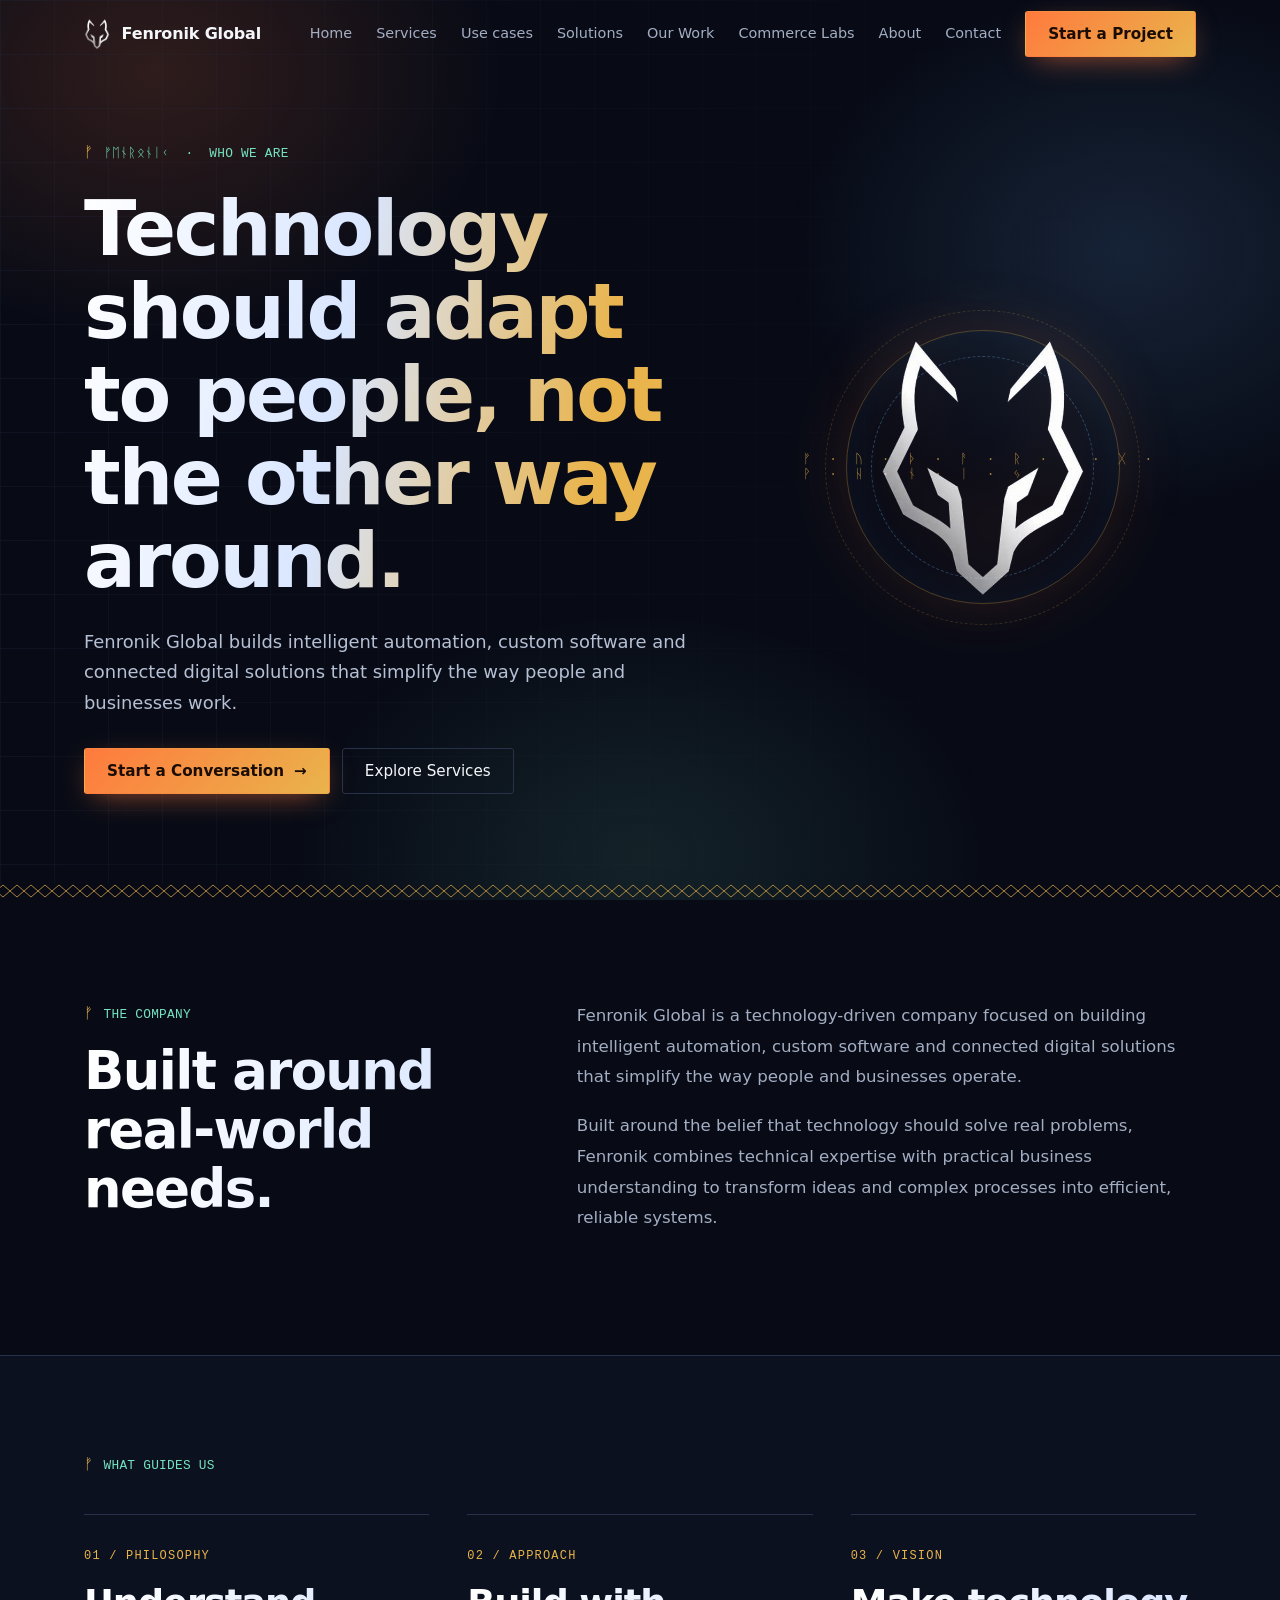
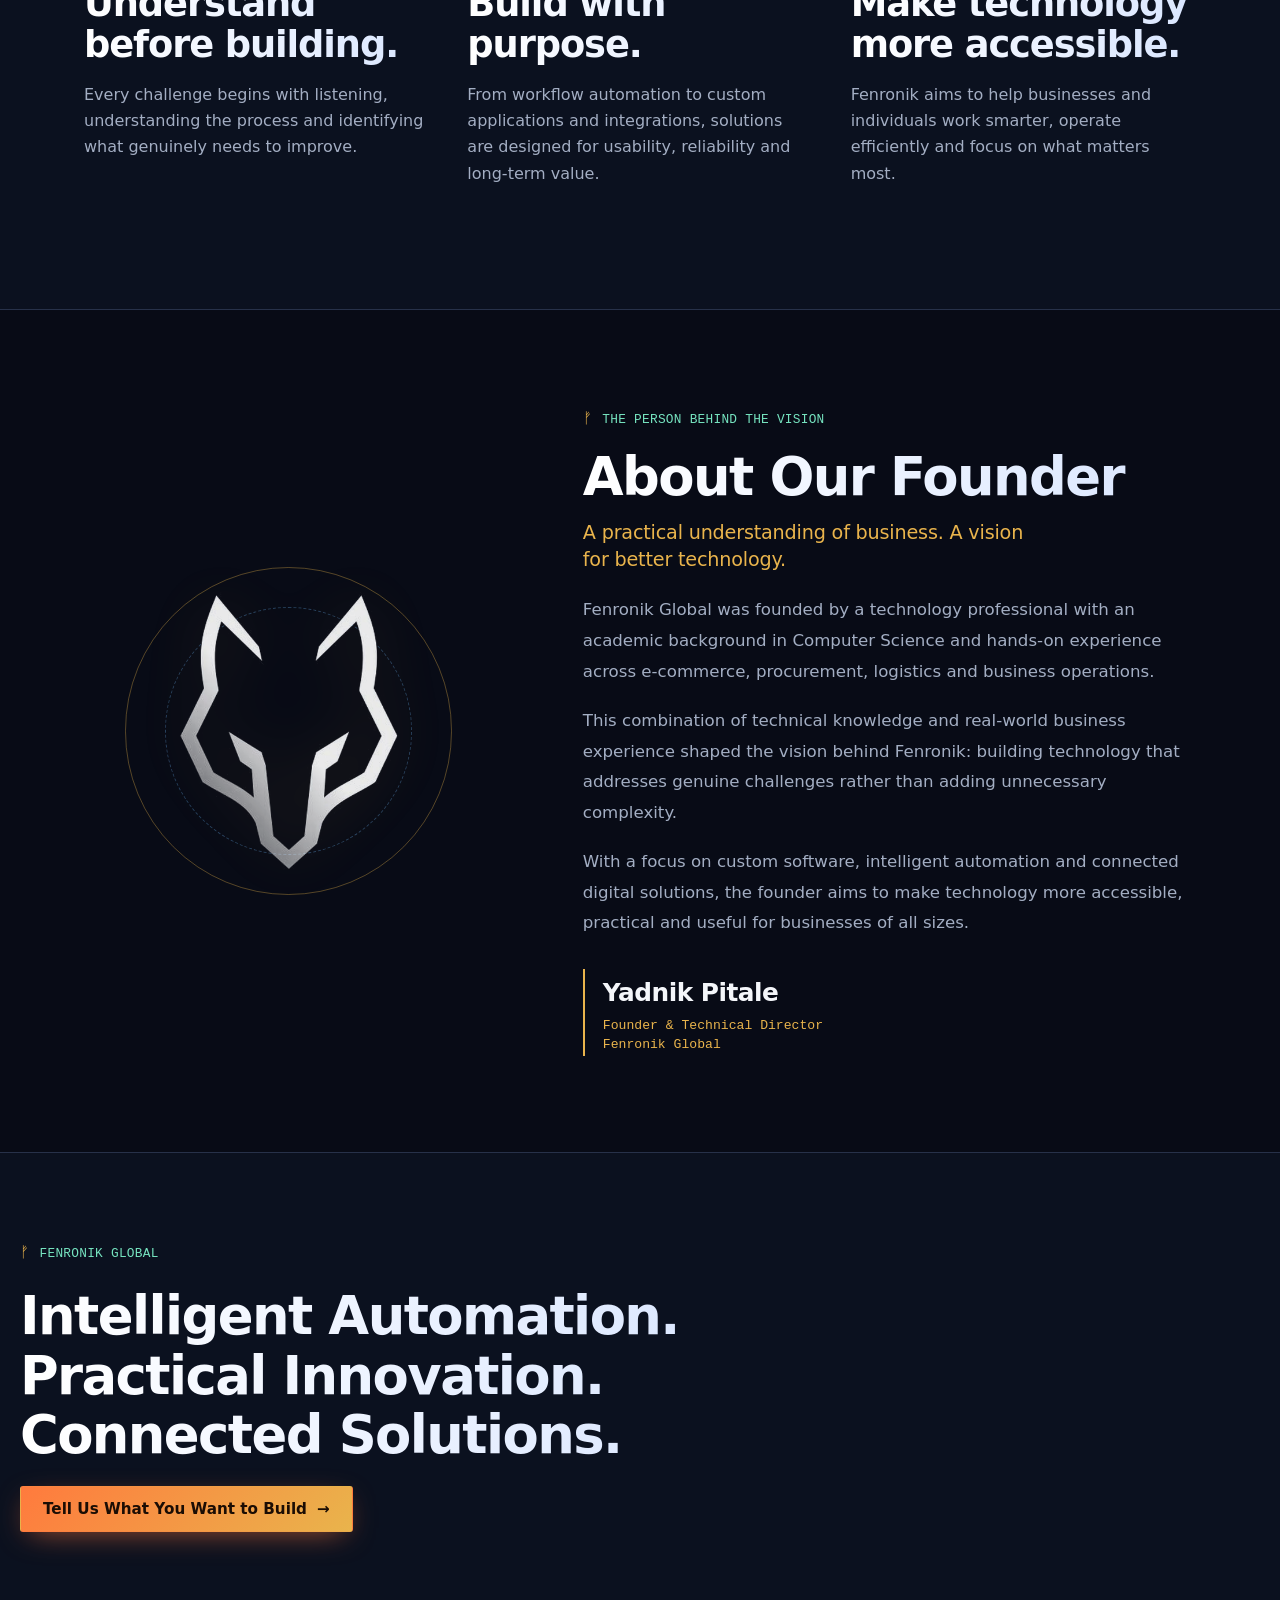
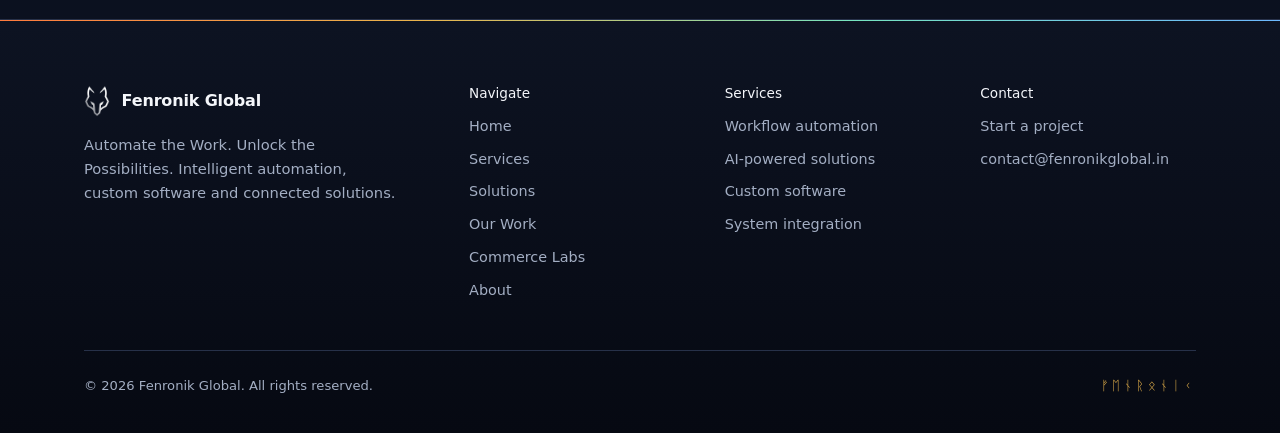
==== commit f8365850: "Add files via upload" ====
--- a/public/about/index.html
+++ b/public/about/index.html
@@ -4,25 +4,24 @@
 <meta charset="utf-8"><meta name="viewport" content="width=device-width,initial-scale=1">
 <title>About Fenronik Global | Our Story, Philosophy & Founder</title>
 <meta name="description" content="Learn about Fenronik Global, its approach to intelligent automation and practical technology, and the experience behind its founding.">
-<meta name="theme-color" content="#151412"><link rel="canonical" href="https://fenronikglobal.in/about/">
+<meta name="theme-color" content="#080B16"><link rel="canonical" href="https://fenronikglobal.in/about/">
 <link rel="icon" type="image/png" sizes="32x32" href="../assets/favicon-32.png"><link rel="apple-touch-icon" href="../assets/apple-touch-icon.png">
 <link rel="stylesheet" href="../css/base.css"><link rel="stylesheet" href="about.css">
-<link rel="stylesheet" href="../css/corporate.css">
 </head><body>
 <a class="skip" href="#main">Skip to content</a><div id="prog" aria-hidden="true"></div>
-<header id="hd"><div class="wrap nav"><a class="brand brand-main" href="../" aria-label="Fenronik Global home"><img class="brand-lockup" src="../assets/fenronik-lockup.png" alt="Fenronik Global"></a>
+<header id="hd"><div class="wrap nav"><a class="brand" href="../" aria-label="Fenronik Global home"><img src="../assets/wolf-sm.png" width="26" height="32" alt="">Fenronik Global</a>
 <nav class="links" aria-label="Primary"><a href="../">Home</a><a href="../#services">Services</a><a href="../#use-cases">Use cases</a><a href="../#solutions">Solutions</a><a href="../#work">Our Work</a><a href="../commerce/" data-commerce>Commerce Labs</a><a href="./" aria-current="page">About</a><a href="../#contact">Contact</a><a class="btn p" href="../#contact">Start a Project</a></nav>
 <button class="burger" id="bg" aria-expanded="false" aria-controls="mn" aria-label="Open menu"><i></i><i></i></button></div></header>
 <nav class="menu" id="mn" aria-label="Mobile"><a href="../">Home</a><a href="../#services">Services</a><a href="../#use-cases">Use cases</a><a href="../#solutions">Solutions</a><a href="../#work">Our Work</a><a href="../commerce/" data-commerce>Commerce Labs</a><a href="./" aria-current="page">About</a><a href="../#contact">Contact</a><a class="btn p" href="../#contact">Start a Project</a></nav>
 <main id="main" class="about-page">
-<section class="about-hero"><div class="wrap about-grid"><div class="about-copy"><div class="mono in">ᚠᛖᚾᚱᛟᚾᛁᚲ &nbsp;·&nbsp; WHO WE ARE</div><h1 class="in">Technology should adapt to people, not the other way around.</h1><p class="lead in">Fenronik Global builds intelligent automation, custom software and connected digital solutions that simplify the way people and businesses work.</p><div class="cta in"><a class="btn p" href="../#contact">Start a Conversation <span aria-hidden="true">→</span></a><a class="btn" href="../#services">Explore Services</a></div></div><div class="about-mark" aria-hidden="true"><img src="../assets/fenronik-wolf.png" alt=""></div></div></section>
+<section class="about-hero"><div class="wrap about-grid"><div class="about-copy"><div class="mono in">ᚠᛖᚾᚱᛟᚾᛁᚲ &nbsp;·&nbsp; WHO WE ARE</div><h1 class="in">Technology should adapt to people, not the other way around.</h1><p class="lead in">Fenronik Global builds intelligent automation, custom software and connected digital solutions that simplify the way people and businesses work.</p><div class="cta in"><a class="btn p" href="../#contact">Start a Conversation <span aria-hidden="true">→</span></a><a class="btn" href="../#services">Explore Services</a></div></div><div class="about-mark" aria-hidden="true"><div class="mark-halo"></div><div class="rune-orbit">ᚠ · ᚢ · ᚦ · ᚨ · ᚱ · ᚲ · ᚷ · ᚹ · ᚺ · ᚾ · ᛁ · ᛃ</div><img src="../assets/wolf.png" alt=""></div></div></section>
 <div class="knot" aria-hidden="true"></div>
 <section class="story-section"><div class="wrap"><div class="section-label rv"><div class="mono">THE COMPANY</div><h2>Built around real-world needs.</h2></div><div class="story-copy rv"><p>Fenronik Global is a technology-driven company focused on building intelligent automation, custom software and connected digital solutions that simplify the way people and businesses operate.</p><p>Built around the belief that technology should solve real problems, Fenronik combines technical expertise with practical business understanding to transform ideas and complex processes into efficient, reliable systems.</p></div></div></section>
 <section class="philosophy alt"><div class="wrap"><div class="mono rv">WHAT GUIDES US</div><div class="principles"><article class="principle rv"><span>01 / PHILOSOPHY</span><h2>Understand before building.</h2><p>Every challenge begins with listening, understanding the process and identifying what genuinely needs to improve.</p></article><article class="principle rv"><span>02 / APPROACH</span><h2>Build with purpose.</h2><p>From workflow automation to custom applications and integrations, solutions are designed for usability, reliability and long-term value.</p></article><article class="principle rv"><span>03 / VISION</span><h2>Make technology more accessible.</h2><p>Fenronik aims to help businesses and individuals work smarter, operate efficiently and focus on what matters most.</p></article></div></div></section>
-<section class="founder-section"><div class="wrap founder-grid"><div class="founder-visual rv"><img src="../assets/fenronik-wolf.png" alt="Fenronik Global wolf emblem"></div><div class="founder-copy rv"><div class="mono">THE PERSON BEHIND THE VISION</div><h2>About Our Founder</h2><h3>A practical understanding of business. A vision for better technology.</h3><p>Fenronik Global was founded by a technology professional with an academic background in Computer Science and hands-on experience across e-commerce, procurement, logistics and business operations.</p><p>This combination of technical knowledge and real-world business experience shaped the vision behind Fenronik: building technology that addresses genuine challenges rather than adding unnecessary complexity.</p><p>With a focus on custom software, intelligent automation and connected digital solutions, the founder aims to make technology more accessible, practical and useful for businesses of all sizes.</p><div class="founder-signature"><strong>Yadnik Pitale</strong><span>Founder &amp; Technical Director</span><span>Fenronik Global</span></div></div></div></section>
+<section class="founder-section"><div class="wrap founder-grid"><div class="founder-visual rv"><div class="founder-ring"></div><img src="../assets/wolf.png" alt="Fenronik Global wolf emblem"></div><div class="founder-copy rv"><div class="mono">THE PERSON BEHIND THE VISION</div><h2>About Our Founder</h2><h3>A practical understanding of business. A vision for better technology.</h3><p>Fenronik Global was founded by a technology professional with an academic background in Computer Science and hands-on experience across e-commerce, procurement, logistics and business operations.</p><p>This combination of technical knowledge and real-world business experience shaped the vision behind Fenronik: building technology that addresses genuine challenges rather than adding unnecessary complexity.</p><p>With a focus on custom software, intelligent automation and connected digital solutions, the founder aims to make technology more accessible, practical and useful for businesses of all sizes.</p><div class="founder-signature"><strong>Yadnik Pitale</strong><span>Founder &amp; Technical Director</span><span>Fenronik Global</span></div></div></div></section>
 <section class="closing alt"><div class="wrap closing-inner rv"><div class="mono">FENRONIK GLOBAL</div><h2>Intelligent Automation. Practical Innovation. Connected Solutions.</h2><a class="btn p" href="../#contact">Tell Us What You Want to Build <span aria-hidden="true">→</span></a></div></section>
 </main>
-<footer><div class="wrap"><div class="ft"><div><a class="brand brand-main" href="../" aria-label="Fenronik Global home"><img class="brand-lockup" src="../assets/fenronik-lockup.png" alt="Fenronik Global"></a><p>Automate the Work. Unlock the Possibilities. Intelligent automation, custom software and connected solutions.</p></div><div><h4>Navigate</h4><ul><li><a href="../">Home</a></li><li><a href="../#services">Services</a></li><li><a href="../#solutions">Solutions</a></li><li><a href="../#work">Our Work</a></li><li><a href="../commerce/" data-commerce>Commerce Labs</a></li><li><a href="./">About</a></li></ul></div><div><h4>Services</h4><ul><li><a href="../#services">Workflow automation</a></li><li><a href="../#services">AI-powered solutions</a></li><li><a href="../#services">Custom software</a></li><li><a href="../#services">System integration</a></li></ul></div><div><h4>Contact</h4><ul><li><a href="../#contact">Start a project</a></li><li><a data-email href="mailto:contact@fenronikglobal.in">contact@fenronikglobal.in</a></li></ul></div></div><div class="bot"><span>© <span id="yr">2026</span> Fenronik Global. All rights reserved.</span><span class="rune">ᚠᛖᚾᚱᛟᚾᛁᚲ</span></div></div></footer>
+<footer><div class="wrap"><div class="ft"><div><a class="brand" href="../"><img src="../assets/wolf-sm.png" width="26" height="32" alt="">Fenronik Global</a><p>Automate the Work. Unlock the Possibilities. Intelligent automation, custom software and connected solutions.</p></div><div><h4>Navigate</h4><ul><li><a href="../">Home</a></li><li><a href="../#services">Services</a></li><li><a href="../#solutions">Solutions</a></li><li><a href="../#work">Our Work</a></li><li><a href="../commerce/" data-commerce>Commerce Labs</a></li><li><a href="./">About</a></li></ul></div><div><h4>Services</h4><ul><li><a href="../#services">Workflow automation</a></li><li><a href="../#services">AI-powered solutions</a></li><li><a href="../#services">Custom software</a></li><li><a href="../#services">System integration</a></li></ul></div><div><h4>Contact</h4><ul><li><a href="../#contact">Start a project</a></li><li><a data-email href="mailto:contact@fenronikglobal.in">contact@fenronikglobal.in</a></li></ul></div></div><div class="bot"><span>© <span id="yr">2026</span> Fenronik Global. All rights reserved.</span><span class="rune">ᚠᛖᚾᚱᛟᚾᛁᚲ</span></div></div></footer>
 <button class="top" id="top" type="button" aria-label="Back to top"><span aria-hidden="true">ᛏ</span></button>
 <script src="../js/config.js"></script><script src="../js/common.js"></script>
 </body></html>
--- a/public/css/base.css
+++ b/public/css/base.css
@@ -146,67 +146,3 @@
 .modal.o .mic svg{animation:tick .6s .2s ease forwards}@keyframes tick{to{stroke-dashoffset:0}}
 .mbox h3{font-size:1.4rem;margin-bottom:10px}.mbox p{color:var(--tx2);margin-bottom:22px;font-size:.98rem}.mbox a{color:var(--gold);border-bottom:1px solid var(--bd)}
 
-
-/* FENRONIK NORDIC HERITAGE PALETTE — approved 2026-11-10 */
-:root{
-  --bg:#151412;
-  --bg2:#201b17;
-  --card:#29231d;
-  --tx:#E9E0D3;
-  --tx2:#B8AA97;
-  --ac:#7F6C53;
-  --bd:#493B2F;
-  --em:#62392E;
-  --gold:#7F6C53;
-  --ice:#325454;
-  --bronze:#3C2F22;
-  --f:"Segoe UI",system-ui,-apple-system,"Helvetica Neue",Arial,sans-serif;
-}
-body{background:var(--bg);color:var(--tx)}
-body::before{
-  background:
-    radial-gradient(44vmax 34vmax at 8% 8%,rgba(127,108,83,.13),transparent 72%),
-    radial-gradient(40vmax 34vmax at 92% 26%,rgba(50,84,84,.16),transparent 72%),
-    radial-gradient(38vmax 30vmax at 52% 100%,rgba(98,57,46,.12),transparent 72%),
-    repeating-linear-gradient(135deg,rgba(127,108,83,.018) 0 1px,transparent 1px 7px);
-  animation:drift 34s ease-in-out infinite alternate;
-}
-:focus-visible{outline-color:var(--gold)}
-.skip{background:var(--gold);color:#151412}
-.btn{border-color:var(--bd);color:var(--tx)}
-.btn:hover{border-color:var(--gold);color:#F1E7D8}
-.btn.p,.fab{background:var(--em);border-color:var(--em);color:#F2E8D9;box-shadow:0 8px 26px -14px rgba(98,57,46,.85)}
-.btn.p:hover{background:#744638;border-color:#744638;box-shadow:0 10px 30px -12px rgba(98,57,46,.9)}
-.btn.p::after{display:none}
-header.s{background:rgba(21,20,18,.9);border-color:var(--bd)}
-.menu{background:rgba(21,20,18,.98)}
-.links{color:var(--tx2)}.links a:hover,.ft a:hover{color:var(--gold)}
-.burger{border-color:var(--bd)}.burger i{background:var(--tx)}
-.alt{background:rgba(32,27,23,.88);border-color:var(--bd)}
-.tab[aria-selected=true]{background:var(--card);color:var(--gold);border-color:var(--gold);box-shadow:none}
-.win{background:var(--card);border-color:var(--bd);box-shadow:0 28px 70px -38px #000}
-.tag,.mono{color:var(--gold)}
-.low{color:#B78B6C}
-.calc label,.rg{color:var(--tx2)}.calc label b,.rg b{color:var(--tx)}
-.res strong,.kpi b{color:var(--gold);background:none;-webkit-text-fill-color:currentColor}
-.step{border-color:var(--bd)}.step::before{background:var(--bg);border-color:var(--gold);color:var(--gold)}
-.whyg,.why,details,summary{border-color:var(--bd)}
-.why:hover{border-bottom-color:var(--gold)}.why:hover h3,summary:hover{color:var(--gold)}
-summary::after{color:var(--gold)}
-input,select,textarea{background:#1B1916;border-color:var(--bd);color:var(--tx)}
-input:focus,select:focus,textarea:focus{border-color:var(--gold);box-shadow:0 0 0 3px rgba(127,108,83,.18)}
-#st,.st{color:#9DB8AD}
-.cd a{color:var(--tx);border-color:var(--bd)}.cd a:hover{border-color:var(--gold)}
-footer{background:linear-gradient(180deg,#201b17,#151412);border-color:var(--bd)}
-.ft h4{color:var(--tx)}.ft ul,.ft p,.bot{color:var(--tx2)}
-.bot{border-color:var(--bd)}.bot .rune{color:var(--gold)}
-.band{background:rgba(50,84,84,.12);border-color:var(--bd);color:#A6B8AE}
-.knot{opacity:.48;filter:sepia(.55)}
-.chips span{border-color:var(--ice);color:#9DB8AD}.chips span:hover{background:var(--ice);color:#F1E7D8}
-.cg article{background:var(--card);border-color:var(--bd);border-top-color:var(--gold)}
-.cg article:hover{border-color:var(--gold);box-shadow:0 16px 38px -24px rgba(127,108,83,.55)}
-.cg article b{color:var(--gold)}.cg p{color:var(--tx2)}
-.fab{color:#F2E8D9;background:var(--em);box-shadow:0 8px 26px -14px rgba(98,57,46,.85)}
-.top{border-color:var(--gold);background:rgba(21,20,18,.9);color:var(--gold)}.top:hover{background:var(--gold);color:#151412}
-.modal{background:rgba(10,9,8,.84)}.mbox{background:var(--card);border-color:var(--bd);border-top-color:var(--gold)}
-.mic{color:var(--ice)}.mbox.err{border-top-color:var(--em)}.mbox.info{border-top-color:var(--gold)}.mbox a{color:var(--gold)}
--- a/public/about/about.css
+++ b/public/about/about.css
@@ -1,15 +1,2 @@
 
 .about-page{position:relative;overflow:hidden}.about-hero{min-height:78svh;display:flex;align-items:center;padding:140px 0 90px;position:relative}.about-hero:before{content:"";position:absolute;inset:0;background-image:linear-gradient(rgba(39,49,73,.22) 1px,transparent 1px),linear-gradient(90deg,rgba(39,49,73,.22) 1px,transparent 1px);background-size:54px 54px;mask-image:linear-gradient(90deg,#000,transparent 85%);pointer-events:none}.about-grid{display:grid;gap:46px;align-items:center;position:relative}.about-copy{max-width:760px}.about-copy h1{font-size:clamp(2.65rem,6vw,5.3rem);margin:24px 0;max-width:13ch;background:linear-gradient(100deg,#fff 0%,#d9e6ff 40%,var(--gold) 78%);-webkit-background-clip:text;background-clip:text;color:transparent}.about-copy .lead{max-width:54ch;margin-bottom:30px}.about-mark{position:relative;width:min(70vw,360px);aspect-ratio:1;justify-self:center;display:grid;place-items:center}.about-mark img{width:62%;height:76%;object-fit:contain;z-index:1;filter:drop-shadow(0 0 36px rgba(255,122,61,.2));animation:wolfFloat 7s ease-in-out infinite}.mark-halo{position:absolute;inset:12%;border:1px solid rgba(233,180,76,.3);border-radius:50%;box-shadow:0 0 70px rgba(255,122,61,.13),inset 0 0 50px rgba(108,184,255,.07);animation:halo 6s ease-in-out infinite}.mark-halo:before,.mark-halo:after{content:"";position:absolute;inset:9%;border:1px dashed rgba(108,184,255,.32);border-radius:50%;animation:spin 65s linear infinite}.mark-halo:after{inset:-8%;border-color:rgba(233,180,76,.2);animation-direction:reverse;animation-duration:90s}.rune-orbit{position:absolute;inset:0;display:grid;place-items:center;color:var(--gold);font: .8rem var(--mono);letter-spacing:.42em;opacity:.7;animation:spin 75s linear infinite}.story-section{padding:clamp(64px,8vw,110px) 0}.story-section .wrap{display:grid;gap:28px;align-items:start}.section-label h2{margin-top:16px}.story-copy{max-width:70ch}.story-copy p,.founder-copy p{color:var(--tx2);font-size:1.04rem;line-height:1.85;margin:0 0 18px}.principles{display:grid;gap:34px;margin-top:38px}.principle{padding:26px 0;border-top:1px solid var(--bd)}.principle span{font: .75rem var(--mono);color:var(--gold);letter-spacing:.1em}.principle h2{font-size:clamp(1.5rem,3vw,2.3rem);margin:16px 0;background:linear-gradient(90deg,#fff,#d9e6ff);-webkit-background-clip:text;background-clip:text;color:transparent}.principle p{color:var(--tx2);max-width:48ch}.founder-grid{display:grid;gap:42px;align-items:center}.founder-visual{position:relative;max-width:390px;width:100%;aspect-ratio:1;justify-self:center;display:grid;place-items:center}.founder-visual img{width:66%;height:76%;object-fit:contain;opacity:.92;filter:drop-shadow(0 0 34px rgba(233,180,76,.16));animation:wolfFloat 7s ease-in-out infinite}.founder-ring{position:absolute;inset:8%;border:1px solid rgba(233,180,76,.35);border-radius:50%;animation:spin 80s linear infinite}.founder-ring:after{content:"";position:absolute;inset:12%;border:1px dashed rgba(108,184,255,.3);border-radius:50%}.founder-copy h2{margin:16px 0 14px}.founder-copy h3{font-size:1.2rem;color:var(--gold);font-weight:500;line-height:1.4;margin-bottom:22px;max-width:38ch}.founder-signature{display:grid;gap:4px;margin-top:30px;padding:4px 0 4px 18px;border-left:2px solid var(--gold)}.founder-signature strong{font-size:1.55rem;letter-spacing:-.02em}.founder-signature span{font:.82rem var(--mono);color:var(--gold)}.closing-inner{display:grid;justify-items:start;gap:22px;padding:22px 0}.closing-inner h2{max-width:20ch}.closing{padding:65px 0}@keyframes wolfFloat{50%{transform:translateY(-10px)}}@keyframes halo{50%{transform:scale(1.045);opacity:.7}}@media(min-width:900px){.about-grid{grid-template-columns:1.2fr .8fr}.story-section .wrap{grid-template-columns:.8fr 1.2fr;gap:80px}.principles{grid-template-columns:repeat(3,1fr);gap:38px}.founder-grid{grid-template-columns:.8fr 1.2fr;gap:90px}}@media(prefers-reduced-motion:reduce){.about-mark img,.mark-halo,.mark-halo:before,.mark-halo:after,.rune-orbit,.founder-visual img,.founder-ring{animation:none!important}}
-
-/* About page — Nordic heritage palette */
-.about-hero:before{background-image:linear-gradient(rgba(127,108,83,.13) 1px,transparent 1px),linear-gradient(90deg,rgba(127,108,83,.13) 1px,transparent 1px)}
-.about-copy h1{background:none;color:var(--tx);-webkit-text-fill-color:currentColor}
-.about-mark img{filter:drop-shadow(0 12px 30px rgba(50,84,84,.24))}
-.mark-halo{border-color:rgba(127,108,83,.28);box-shadow:0 0 60px rgba(127,108,83,.08),inset 0 0 40px rgba(50,84,84,.08)}
-.mark-halo:before{border-color:rgba(50,84,84,.28)}.mark-halo:after{border-color:rgba(127,108,83,.18)}
-.rune-orbit{color:var(--gold)}
-.principle span,.founder-copy h3,.founder-signature span{color:var(--gold)}
-.principle h2{background:none;color:var(--tx);-webkit-text-fill-color:currentColor}
-.founder-ring{border-color:rgba(127,108,83,.3)}.founder-ring:after{border-color:rgba(50,84,84,.28)}
-.founder-visual img{filter:drop-shadow(0 10px 28px rgba(50,84,84,.2))}
-.founder-signature{border-color:var(--gold)}
